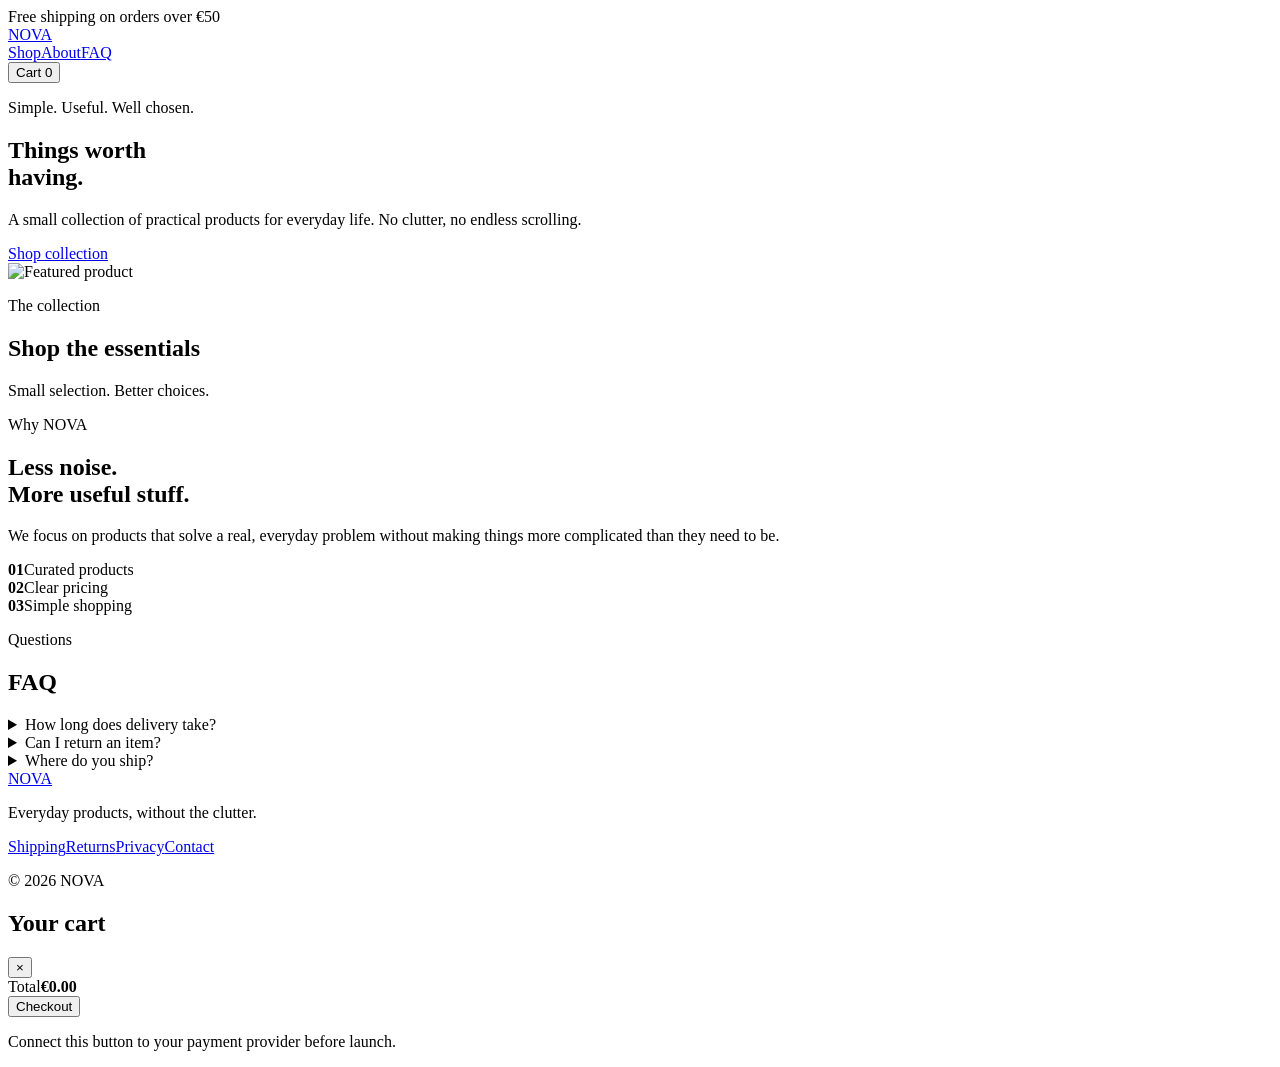
==== index.html @ e6a6889a "Build minimal professional storefront" ====
<!doctype html>
<html lang="en">
<head>
<meta charset="UTF-8"><meta name="viewport" content="width=device-width, initial-scale=1.0">
<meta name="description" content="NOVA — simple, useful products selected for everyday life.">
<title>NOVA — Everyday essentials</title>
<link rel="preconnect" href="https://fonts.googleapis.com"><link rel="preconnect" href="https://fonts.gstatic.com" crossorigin>
<link href="https://fonts.googleapis.com/css2?family=Inter:wght@400;500;600;700&display=swap" rel="stylesheet">
<link rel="stylesheet" href="style.css">
</head>
<body>
<div class="announcement">Free shipping on orders over €50</div>
<header class="site-header">
<a class="logo" href="#">NOVA</a>
<nav class="nav" aria-label="Main navigation"><a href="#shop">Shop</a><a href="#about">About</a><a href="#faq">FAQ</a></nav>
<button class="cart-button" id="cartButton">Cart <span id="cartCount">0</span></button>
</header>
<main>
<section class="hero">
<div class="hero-copy"><p class="eyebrow">Simple. Useful. Well chosen.</p><h1>Things worth<br>having.</h1><p class="hero-text">A small collection of practical products for everyday life. No clutter, no endless scrolling.</p><a class="button button-dark" href="#shop">Shop collection</a></div>
<div class="hero-image"><img src="https://images.unsplash.com/photo-1526170375885-4d8ecf77b99f?auto=format&fit=crop&w=1200&q=85" alt="Featured product"></div>
</section>
<section class="shop section" id="shop"><div class="section-heading"><div><p class="eyebrow">The collection</p><h2>Shop the essentials</h2></div><p class="muted">Small selection. Better choices.</p></div><div class="product-grid" id="productGrid"></div></section>
<section class="split-section section" id="about"><div><p class="eyebrow">Why NOVA</p><h2>Less noise.<br>More useful stuff.</h2></div><div class="about-copy"><p>We focus on products that solve a real, everyday problem without making things more complicated than they need to be.</p><div class="feature-list"><div><strong>01</strong><span>Curated products</span></div><div><strong>02</strong><span>Clear pricing</span></div><div><strong>03</strong><span>Simple shopping</span></div></div></div></section>
<section class="faq section" id="faq"><div class="section-heading"><div><p class="eyebrow">Questions</p><h2>FAQ</h2></div></div><div class="faq-list">
<details><summary>How long does delivery take?</summary><p>Delivery times depend on the product and destination. Check the delivery estimate shown at checkout.</p></details>
<details><summary>Can I return an item?</summary><p>Yes. Returns are accepted according to our return policy. Add your exact policy before launching.</p></details>
<details><summary>Where do you ship?</summary><p>We currently ship to selected countries. Available destinations are shown during checkout.</p></details>
</div></section>
</main>
<footer class="footer"><div><a class="logo" href="#">NOVA</a><p>Everyday products, without the clutter.</p></div><div class="footer-links"><a href="#">Shipping</a><a href="#">Returns</a><a href="#">Privacy</a><a href="#">Contact</a></div><p class="copyright">© 2026 NOVA</p></footer>
<aside class="cart-drawer" id="cartDrawer" aria-hidden="true"><div class="cart-head"><h2>Your cart</h2><button id="closeCart">×</button></div><div class="cart-items" id="cartItems"></div><div class="cart-bottom"><div class="cart-total"><span>Total</span><strong id="cartTotal">€0.00</strong></div><button class="button button-dark full" id="checkoutButton">Checkout</button><p class="small-note">Connect this button to your payment provider before launch.</p></div></aside><div class="overlay" id="overlay"></div>
<script src="script.js"></script>
</body></html>
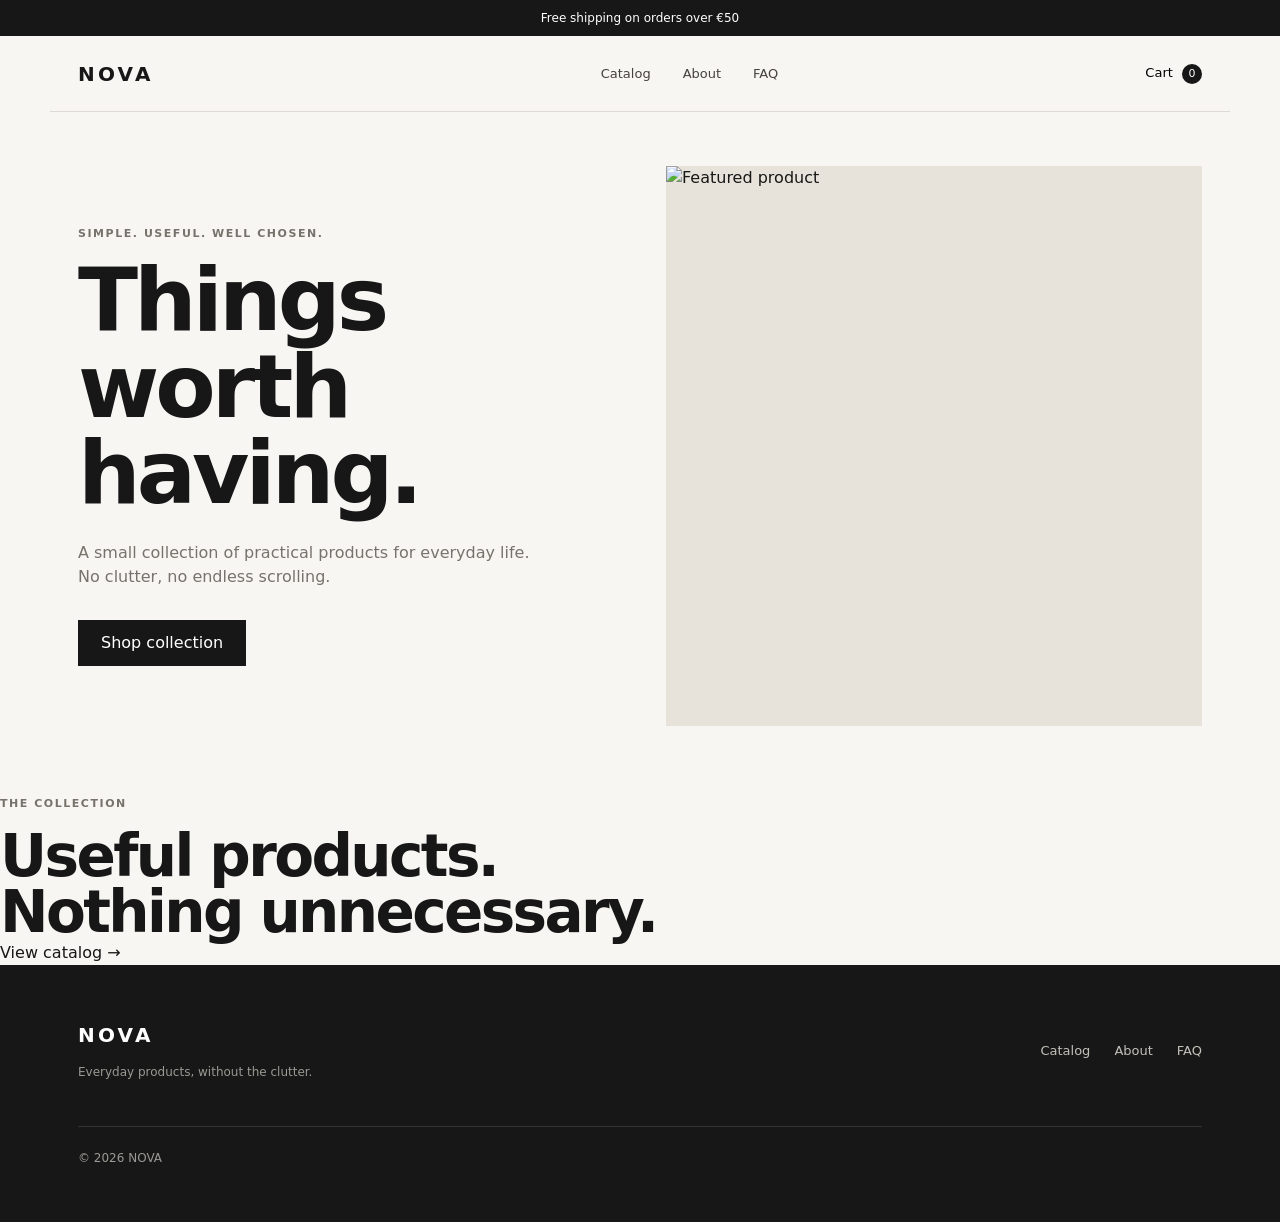
==== commit 9d6f482a: "Turn homepage into separate page navigation" ====
--- a/index.html
+++ b/index.html
@@ -1,34 +1 @@
-<!doctype html>
-<html lang="en">
-<head>
-<meta charset="UTF-8"><meta name="viewport" content="width=device-width, initial-scale=1.0">
-<meta name="description" content="NOVA — simple, useful products selected for everyday life.">
-<title>NOVA — Everyday essentials</title>
-<link rel="preconnect" href="https://fonts.googleapis.com"><link rel="preconnect" href="https://fonts.gstatic.com" crossorigin>
-<link href="https://fonts.googleapis.com/css2?family=Inter:wght@400;500;600;700&display=swap" rel="stylesheet">
-<link rel="stylesheet" href="style.css">
-</head>
-<body>
-<div class="announcement">Free shipping on orders over €50</div>
-<header class="site-header">
-<a class="logo" href="#">NOVA</a>
-<nav class="nav" aria-label="Main navigation"><a href="#shop">Shop</a><a href="#about">About</a><a href="#faq">FAQ</a></nav>
-<button class="cart-button" id="cartButton">Cart <span id="cartCount">0</span></button>
-</header>
-<main>
-<section class="hero">
-<div class="hero-copy"><p class="eyebrow">Simple. Useful. Well chosen.</p><h1>Things worth<br>having.</h1><p class="hero-text">A small collection of practical products for everyday life. No clutter, no endless scrolling.</p><a class="button button-dark" href="#shop">Shop collection</a></div>
-<div class="hero-image"><img src="https://images.unsplash.com/photo-1526170375885-4d8ecf77b99f?auto=format&fit=crop&w=1200&q=85" alt="Featured product"></div>
-</section>
-<section class="shop section" id="shop"><div class="section-heading"><div><p class="eyebrow">The collection</p><h2>Shop the essentials</h2></div><p class="muted">Small selection. Better choices.</p></div><div class="product-grid" id="productGrid"></div></section>
-<section class="split-section section" id="about"><div><p class="eyebrow">Why NOVA</p><h2>Less noise.<br>More useful stuff.</h2></div><div class="about-copy"><p>We focus on products that solve a real, everyday problem without making things more complicated than they need to be.</p><div class="feature-list"><div><strong>01</strong><span>Curated products</span></div><div><strong>02</strong><span>Clear pricing</span></div><div><strong>03</strong><span>Simple shopping</span></div></div></div></section>
-<section class="faq section" id="faq"><div class="section-heading"><div><p class="eyebrow">Questions</p><h2>FAQ</h2></div></div><div class="faq-list">
-<details><summary>How long does delivery take?</summary><p>Delivery times depend on the product and destination. Check the delivery estimate shown at checkout.</p></details>
-<details><summary>Can I return an item?</summary><p>Yes. Returns are accepted according to our return policy. Add your exact policy before launching.</p></details>
-<details><summary>Where do you ship?</summary><p>We currently ship to selected countries. Available destinations are shown during checkout.</p></details>
-</div></section>
-</main>
-<footer class="footer"><div><a class="logo" href="#">NOVA</a><p>Everyday products, without the clutter.</p></div><div class="footer-links"><a href="#">Shipping</a><a href="#">Returns</a><a href="#">Privacy</a><a href="#">Contact</a></div><p class="copyright">© 2026 NOVA</p></footer>
-<aside class="cart-drawer" id="cartDrawer" aria-hidden="true"><div class="cart-head"><h2>Your cart</h2><button id="closeCart">×</button></div><div class="cart-items" id="cartItems"></div><div class="cart-bottom"><div class="cart-total"><span>Total</span><strong id="cartTotal">€0.00</strong></div><button class="button button-dark full" id="checkoutButton">Checkout</button><p class="small-note">Connect this button to your payment provider before launch.</p></div></aside><div class="overlay" id="overlay"></div>
-<script src="script.js"></script>
-</body></html>+<!doctype html><html lang="en"><head><meta charset="UTF-8"><meta name="viewport" content="width=device-width,initial-scale=1"><title>NOVA — Everyday essentials</title><link rel="stylesheet" href="style.css"></head><body><div class="announcement">Free shipping on orders over €50</div><header class="site-header"><a class="logo" href="index.html">NOVA</a><nav class="nav"><a href="catalog.html">Catalog</a><a href="about.html">About</a><a href="faq.html">FAQ</a></nav><button class="cart-button" id="cartButton">Cart <span id="cartCount">0</span></button></header><main><section class="hero"><div class="hero-copy"><p class="eyebrow">Simple. Useful. Well chosen.</p><h1>Things worth<br>having.</h1><p class="hero-text">A small collection of practical products for everyday life. No clutter, no endless scrolling.</p><a class="button button-dark" href="catalog.html">Shop collection</a></div><div class="hero-image"><img src="https://images.unsplash.com/photo-1526170375885-4d8ecf77b99f?auto=format&fit=crop&w=1200&q=85" alt="Featured product"></div></section><section class="home-intro"><p class="eyebrow">The collection</p><h2>Useful products.<br>Nothing unnecessary.</h2><a class="text-link" href="catalog.html">View catalog →</a></section></main><footer class="footer"><div><a class="logo" href="index.html">NOVA</a><p>Everyday products, without the clutter.</p></div><div class="footer-links"><a href="catalog.html">Catalog</a><a href="about.html">About</a><a href="faq.html">FAQ</a></div><p class="copyright">© 2026 NOVA</p></footer><aside class="cart-drawer" id="cartDrawer"><div class="cart-head"><h2>Your cart</h2><button id="closeCart">×</button></div><div class="cart-items" id="cartItems"></div><div class="cart-bottom"><div class="cart-total"><span>Total</span><strong id="cartTotal">€0.00</strong></div><button class="button button-dark full" id="checkoutButton">Checkout</button></div></aside><div class="overlay" id="overlay"></div><script src="script.js"></script></body></html>
--- a/style.css
+++ b/style.css
@@ -0,0 +1,8 @@
+:root{--bg:#f7f6f2;--surface:#fff;--text:#171717;--muted:#77736c;--line:#dedbd4;--max:1180px}
+*{box-sizing:border-box}html{scroll-behavior:smooth}body{margin:0;background:var(--bg);color:var(--text);font-family:Inter,system-ui,-apple-system,BlinkMacSystemFont,"Segoe UI",sans-serif;line-height:1.5}a{color:inherit;text-decoration:none}button{font:inherit}
+.announcement{background:#171717;color:#fff;text-align:center;padding:9px 16px;font-size:12px}.site-header{height:76px;max-width:var(--max);margin:auto;padding:0 28px;display:flex;align-items:center;justify-content:space-between;border-bottom:1px solid var(--line)}.logo{font-size:20px;font-weight:700;letter-spacing:.16em}.nav{display:flex;gap:32px;margin-left:80px}.nav a,.footer-links a{font-size:13px;color:#45423e}.nav a:hover,.footer-links a:hover{color:#000}.cart-button{border:0;background:transparent;cursor:pointer;font-size:13px;padding:10px 0}#cartCount{display:inline-grid;place-items:center;min-width:20px;height:20px;padding:0 5px;margin-left:5px;border-radius:20px;background:#171717;color:#fff;font-size:11px}
+.hero{max-width:var(--max);margin:auto;min-height:650px;padding:54px 28px 70px;display:grid;grid-template-columns:1fr 1fr;gap:52px;align-items:center}.hero-copy{padding:30px 0}.eyebrow{margin:0 0 15px;text-transform:uppercase;font-size:11px;letter-spacing:.14em;font-weight:600;color:var(--muted)}h1,h2{margin:0;letter-spacing:-.045em;line-height:.98}h1{font-size:clamp(54px,7vw,88px);font-weight:600}h2{font-size:clamp(38px,5vw,58px);font-weight:600}.hero-text{max-width:470px;color:var(--muted);margin:25px 0 31px;font-size:16px}.button{display:inline-flex;align-items:center;justify-content:center;min-height:46px;padding:0 22px;border:1px solid #171717;cursor:pointer;transition:transform .18s ease,background .18s ease}.button:hover{transform:translateY(-1px)}.button-dark{background:#171717;color:#fff}.button-dark:hover{background:#303030}.hero-image{height:560px;overflow:hidden;background:#e7e3da}.hero-image img,.product-image img{width:100%;height:100%;display:block;object-fit:cover}
+.section{max-width:var(--max);margin:auto;padding:105px 28px}.shop{border-top:1px solid var(--line)}.section-heading{display:flex;align-items:end;justify-content:space-between;gap:30px;margin-bottom:42px}.muted{color:var(--muted);font-size:13px}.product-grid{display:grid;grid-template-columns:repeat(3,1fr);gap:18px}.product-card{min-width:0}.product-image{position:relative;aspect-ratio:1/1.08;overflow:hidden;background:#e8e5df}.product-image img{transition:transform .45s ease}.product-card:hover .product-image img{transform:scale(1.025)}.product-info{padding:15px 2px 25px}.product-name{font-size:14px;margin:0 0 6px}.product-price{font-size:14px;font-weight:600}.add-button{margin-top:13px;width:100%;min-height:40px;background:transparent;border:1px solid var(--line);cursor:pointer;font-size:12px}.add-button:hover{background:#171717;color:#fff;border-color:#171717}
+.split-section{border-top:1px solid var(--line);border-bottom:1px solid var(--line);display:grid;grid-template-columns:1fr 1fr;gap:80px}.about-copy{padding-top:6px;max-width:510px}.about-copy>p{color:var(--muted);font-size:16px;margin:0 0 45px}.feature-list{border-top:1px solid var(--line)}.feature-list div{display:flex;align-items:center;gap:30px;padding:17px 0;border-bottom:1px solid var(--line);font-size:13px}.feature-list strong{color:var(--muted);font-size:11px;font-weight:500}.faq{padding-bottom:130px}.faq-list{border-top:1px solid var(--line)}details{border-bottom:1px solid var(--line)}summary{cursor:pointer;list-style:none;padding:22px 0;font-size:14px;font-weight:500}summary::-webkit-details-marker{display:none}summary:after{content:"+";float:right;font-size:20px;font-weight:300}details[open] summary:after{content:"−"}details p{max-width:650px;margin:-5px 0 22px;color:var(--muted);font-size:13px}
+.footer{background:#171717;color:#fff;padding:55px max(28px,calc((100vw - 1124px)/2));display:grid;grid-template-columns:1fr auto;gap:45px}.footer p{color:#9b9994;font-size:12px;margin:13px 0 0}.footer .logo{color:#fff}.footer-links{display:flex;gap:24px;align-items:center}.footer-links a{color:#c3c0ba}.copyright{grid-column:1/-1;border-top:1px solid #333;padding-top:22px;margin:0!important}.overlay{position:fixed;inset:0;background:rgba(0,0,0,.28);opacity:0;pointer-events:none;transition:opacity .2s ease;z-index:20}.cart-drawer{position:fixed;z-index:30;top:0;right:0;width:min(420px,100%);height:100vh;background:#fff;transform:translateX(100%);transition:transform .25s ease;display:flex;flex-direction:column;padding:26px}.cart-drawer.open{transform:translateX(0)}.overlay.open{opacity:1;pointer-events:auto}.cart-head{display:flex;justify-content:space-between;align-items:center;padding-bottom:20px;border-bottom:1px solid var(--line)}.cart-head h2{font-size:26px;letter-spacing:-.03em}.cart-head button{border:0;background:transparent;cursor:pointer;font-size:28px}.cart-items{flex:1;overflow:auto;padding:10px 0}.cart-empty{color:var(--muted);font-size:13px;padding:30px 0}.cart-item{display:grid;grid-template-columns:68px 1fr auto;gap:12px;padding:15px 0;border-bottom:1px solid var(--line)}.cart-item img{width:68px;height:78px;object-fit:cover;background:#eee}.cart-item-name{font-size:13px;margin:3px 0}.cart-item-meta{color:var(--muted);font-size:11px}.remove-item{border:0;background:none;color:var(--muted);cursor:pointer;font-size:11px;padding:0;margin-top:8px}.cart-bottom{border-top:1px solid var(--line);padding-top:20px}.cart-total{display:flex;justify-content:space-between;margin-bottom:17px;font-size:14px}.full{width:100%}.small-note{font-size:10px!important;color:var(--muted);text-align:center;margin:10px 0 0}
+@media(max-width:760px){.site-header{padding:0 18px}.nav{display:none}.hero{grid-template-columns:1fr;padding:40px 18px 60px;min-height:auto;gap:35px}.hero-image{height:420px}.section{padding:75px 18px}.section-heading{align-items:start;flex-direction:column}.product-grid{grid-template-columns:repeat(2,1fr);gap:12px}.split-section{grid-template-columns:1fr;gap:35px}.footer{padding:45px 18px;grid-template-columns:1fr;gap:30px}.footer-links{flex-wrap:wrap}}@media(max-width:480px){h1{font-size:54px}.product-grid{grid-template-columns:1fr}.hero-image{height:360px}}
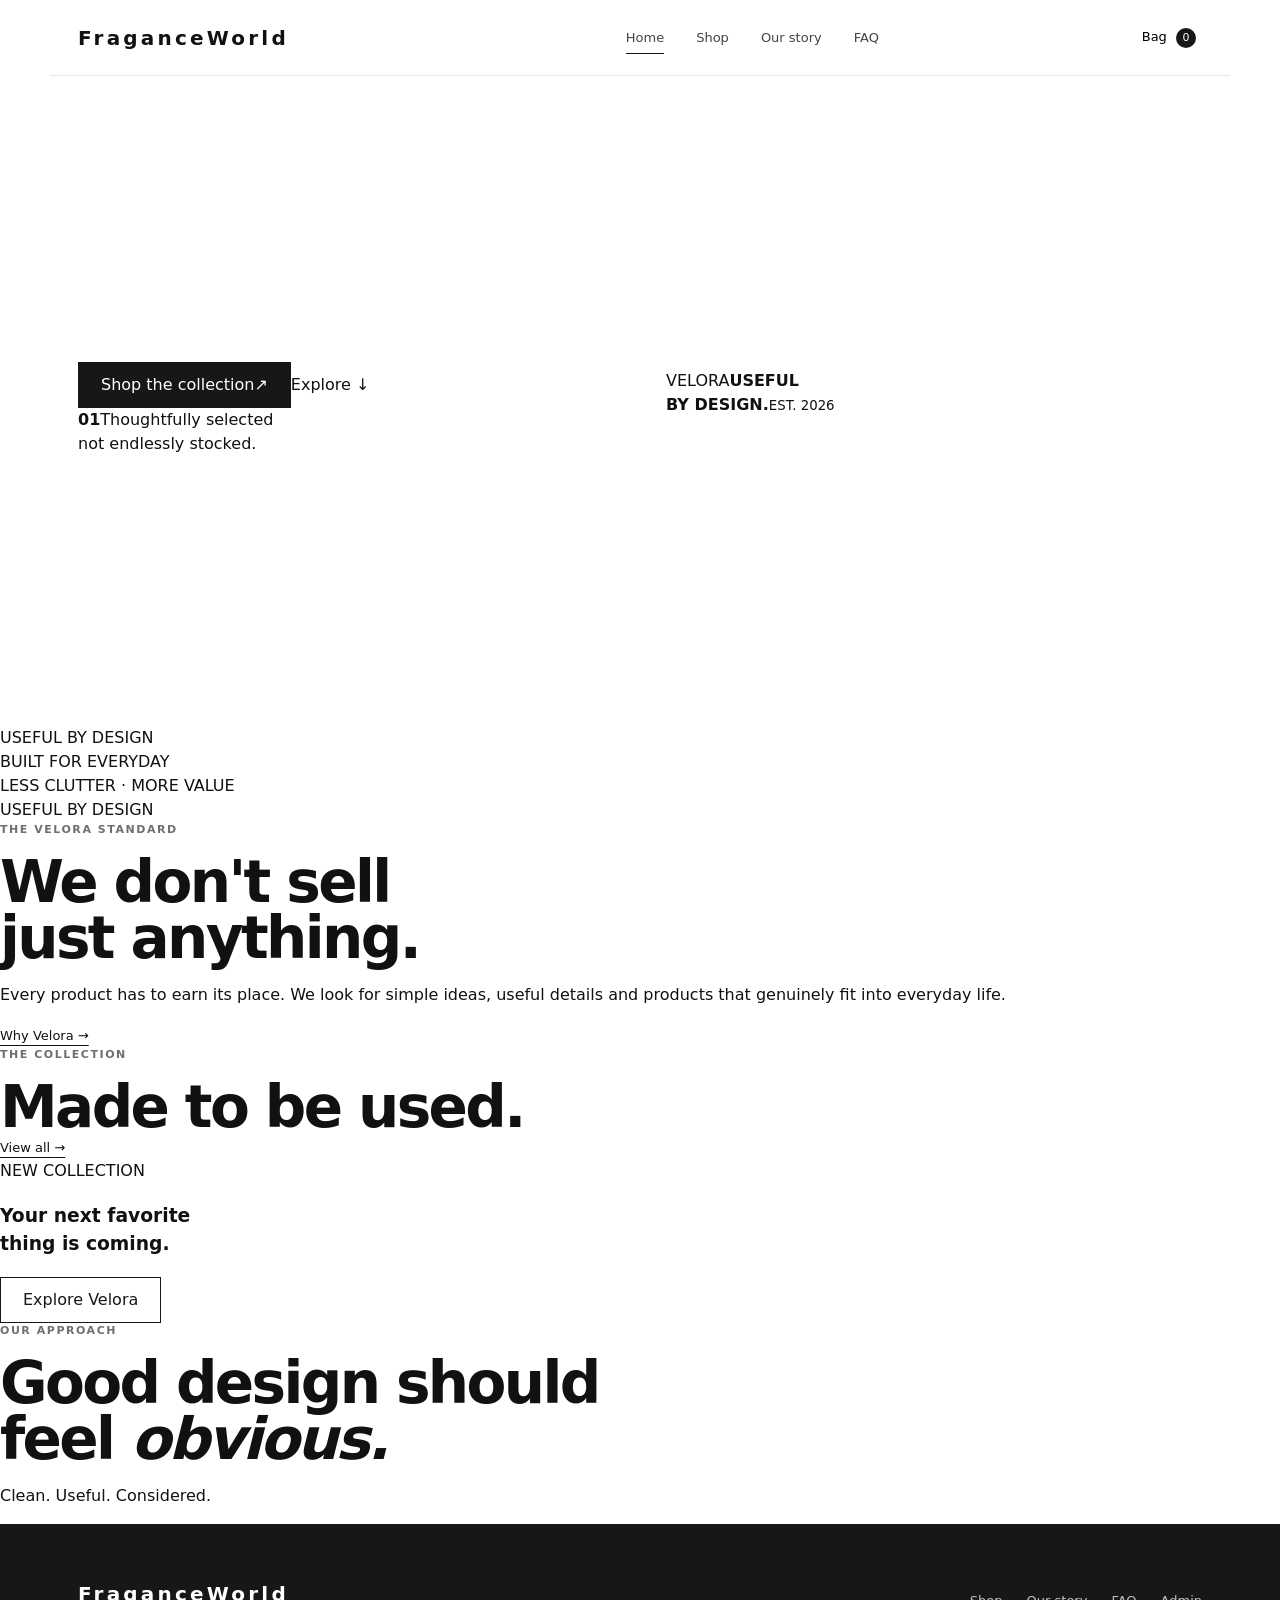
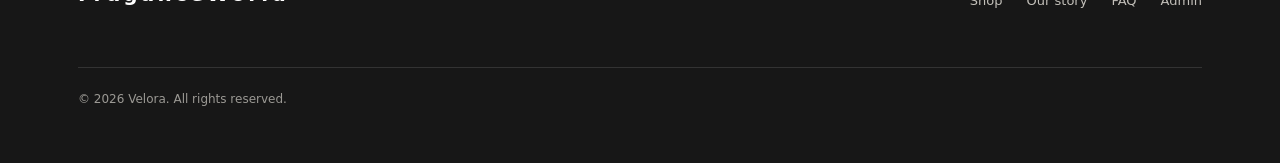
==== commit e7e7cc50: "Rebuild Velora storefront experience" ====
--- a/index.html
+++ b/index.html
@@ -1 +1,57 @@
-<!doctype html><html lang="en"><head><meta charset="UTF-8"><meta name="viewport" content="width=device-width,initial-scale=1"><title>NOVA — Everyday essentials</title><link rel="stylesheet" href="style.css"></head><body><div class="announcement">Free shipping on orders over €50</div><header class="site-header"><a class="logo" href="index.html">NOVA</a><nav class="nav"><a href="catalog.html">Catalog</a><a href="about.html">About</a><a href="faq.html">FAQ</a></nav><button class="cart-button" id="cartButton">Cart <span id="cartCount">0</span></button></header><main><section class="hero"><div class="hero-copy"><p class="eyebrow">Simple. Useful. Well chosen.</p><h1>Things worth<br>having.</h1><p class="hero-text">A small collection of practical products for everyday life. No clutter, no endless scrolling.</p><a class="button button-dark" href="catalog.html">Shop collection</a></div><div class="hero-image"><img src="https://images.unsplash.com/photo-1526170375885-4d8ecf77b99f?auto=format&fit=crop&w=1200&q=85" alt="Featured product"></div></section><section class="home-intro"><p class="eyebrow">The collection</p><h2>Useful products.<br>Nothing unnecessary.</h2><a class="text-link" href="catalog.html">View catalog →</a></section></main><footer class="footer"><div><a class="logo" href="index.html">NOVA</a><p>Everyday products, without the clutter.</p></div><div class="footer-links"><a href="catalog.html">Catalog</a><a href="about.html">About</a><a href="faq.html">FAQ</a></div><p class="copyright">© 2026 NOVA</p></footer><aside class="cart-drawer" id="cartDrawer"><div class="cart-head"><h2>Your cart</h2><button id="closeCart">×</button></div><div class="cart-items" id="cartItems"></div><div class="cart-bottom"><div class="cart-total"><span>Total</span><strong id="cartTotal">€0.00</strong></div><button class="button button-dark full" id="checkoutButton">Checkout</button></div></aside><div class="overlay" id="overlay"></div><script src="script.js"></script></body></html>+<!doctype html>
+<html lang="en">
+<head>
+<meta charset="UTF-8">
+<meta name="viewport" content="width=device-width,initial-scale=1">
+<title>Velora — Better everyday</title>
+<meta name="description" content="Velora — thoughtfully selected products for everyday life.">
+<link rel="stylesheet" href="style.css">
+</head>
+<body>
+<div class="announcement"><span>Free shipping on orders over €50</span><span>•</span><span>Easy returns</span><span>•</span><span>Secure checkout</span></div>
+<header class="site-header">
+  <a class="logo" href="index.html">VELORA</a>
+  <nav class="nav"><a class="active" href="index.html">Home</a><a href="catalog.html">Shop</a><a href="about.html">Our story</a><a href="faq.html">FAQ</a></nav>
+  <button class="cart-button" id="cartButton">Bag <span id="cartCount">0</span></button>
+</header>
+<main>
+  <section class="hero">
+    <div class="hero-copy">
+      <p class="eyebrow">EVERYDAY, ELEVATED</p>
+      <h1>Things you'll<br><em>actually use.</em></h1>
+      <p class="hero-text">A focused collection of smart, useful products designed to make everyday moments feel a little better.</p>
+      <div class="hero-actions"><a class="button button-dark" href="catalog.html">Shop the collection <span>↗</span></a><a class="quiet-link" href="#featured">Explore ↓</a></div>
+      <div class="hero-proof"><strong>01</strong><span>Thoughtfully selected<br>not endlessly stocked.</span></div>
+    </div>
+    <div class="hero-art" aria-label="Velora brand visual">
+      <div class="art-card art-card-back"></div>
+      <div class="art-card art-card-main"><span>VELORA</span><b>USEFUL<br>BY DESIGN.</b><small>EST. 2026</small></div>
+      <div class="art-orbit"></div>
+    </div>
+  </section>
+
+  <section class="ticker"><div>USEFUL BY DESIGN</div><div>BUILT FOR EVERYDAY</div><div>LESS CLUTTER · MORE VALUE</div><div>USEFUL BY DESIGN</div></section>
+
+  <section class="intro-section" id="featured">
+    <div><p class="eyebrow">THE VELORA STANDARD</p><h2>We don't sell<br>just anything.</h2></div>
+    <div class="intro-copy"><p>Every product has to earn its place. We look for simple ideas, useful details and products that genuinely fit into everyday life.</p><a class="text-link" href="about.html">Why Velora <span>→</span></a></div>
+  </section>
+
+  <section class="featured-section">
+    <div class="section-heading"><div><p class="eyebrow">THE COLLECTION</p><h2>Made to be used.</h2></div><a class="text-link" href="catalog.html">View all <span>→</span></a></div>
+    <div class="product-grid" id="productGrid"></div>
+    <div class="empty-home" id="emptyHome"><span>NEW COLLECTION</span><h3>Your next favorite<br>thing is coming.</h3><a class="button button-light" href="catalog.html">Explore Velora</a></div>
+  </section>
+
+  <section class="statement"><p class="eyebrow">OUR APPROACH</p><h2>Good design should<br>feel <em>obvious.</em></h2><p>Clean. Useful. Considered.</p></section>
+</main>
+<footer class="footer">
+  <div class="footer-brand"><a class="logo" href="index.html">VELORA</a><p>Better everyday, by design.</p></div>
+  <div class="footer-links"><a href="catalog.html">Shop</a><a href="about.html">Our story</a><a href="faq.html">FAQ</a><a href="admin.html">Admin</a></div>
+  <p class="copyright">© 2026 Velora. All rights reserved.</p>
+</footer>
+<aside class="cart-drawer" id="cartDrawer"><div class="cart-head"><h2>Your bag</h2><button id="closeCart">×</button></div><div class="cart-items" id="cartItems"></div><div class="cart-bottom"><div class="cart-total"><span>Total</span><strong id="cartTotal">€0.00</strong></div><button class="button button-dark full" id="checkoutButton">Checkout</button></div></aside>
+<div class="overlay" id="overlay"></div>
+<script src="script.js"></script>
+</body>
+</html>
--- a/style.css
+++ b/style.css
@@ -1,8 +1,57 @@
-:root{--bg:#f7f6f2;--surface:#fff;--text:#171717;--muted:#77736c;--line:#dedbd4;--max:1180px}
-*{box-sizing:border-box}html{scroll-behavior:smooth}body{margin:0;background:var(--bg);color:var(--text);font-family:Inter,system-ui,-apple-system,BlinkMacSystemFont,"Segoe UI",sans-serif;line-height:1.5}a{color:inherit;text-decoration:none}button{font:inherit}
-.announcement{background:#171717;color:#fff;text-align:center;padding:9px 16px;font-size:12px}.site-header{height:76px;max-width:var(--max);margin:auto;padding:0 28px;display:flex;align-items:center;justify-content:space-between;border-bottom:1px solid var(--line)}.logo{font-size:20px;font-weight:700;letter-spacing:.16em}.nav{display:flex;gap:32px;margin-left:80px}.nav a,.footer-links a{font-size:13px;color:#45423e}.nav a:hover,.footer-links a:hover{color:#000}.cart-button{border:0;background:transparent;cursor:pointer;font-size:13px;padding:10px 0}#cartCount{display:inline-grid;place-items:center;min-width:20px;height:20px;padding:0 5px;margin-left:5px;border-radius:20px;background:#171717;color:#fff;font-size:11px}
-.hero{max-width:var(--max);margin:auto;min-height:650px;padding:54px 28px 70px;display:grid;grid-template-columns:1fr 1fr;gap:52px;align-items:center}.hero-copy{padding:30px 0}.eyebrow{margin:0 0 15px;text-transform:uppercase;font-size:11px;letter-spacing:.14em;font-weight:600;color:var(--muted)}h1,h2{margin:0;letter-spacing:-.045em;line-height:.98}h1{font-size:clamp(54px,7vw,88px);font-weight:600}h2{font-size:clamp(38px,5vw,58px);font-weight:600}.hero-text{max-width:470px;color:var(--muted);margin:25px 0 31px;font-size:16px}.button{display:inline-flex;align-items:center;justify-content:center;min-height:46px;padding:0 22px;border:1px solid #171717;cursor:pointer;transition:transform .18s ease,background .18s ease}.button:hover{transform:translateY(-1px)}.button-dark{background:#171717;color:#fff}.button-dark:hover{background:#303030}.hero-image{height:560px;overflow:hidden;background:#e7e3da}.hero-image img,.product-image img{width:100%;height:100%;display:block;object-fit:cover}
-.section{max-width:var(--max);margin:auto;padding:105px 28px}.shop{border-top:1px solid var(--line)}.section-heading{display:flex;align-items:end;justify-content:space-between;gap:30px;margin-bottom:42px}.muted{color:var(--muted);font-size:13px}.product-grid{display:grid;grid-template-columns:repeat(3,1fr);gap:18px}.product-card{min-width:0}.product-image{position:relative;aspect-ratio:1/1.08;overflow:hidden;background:#e8e5df}.product-image img{transition:transform .45s ease}.product-card:hover .product-image img{transform:scale(1.025)}.product-info{padding:15px 2px 25px}.product-name{font-size:14px;margin:0 0 6px}.product-price{font-size:14px;font-weight:600}.add-button{margin-top:13px;width:100%;min-height:40px;background:transparent;border:1px solid var(--line);cursor:pointer;font-size:12px}.add-button:hover{background:#171717;color:#fff;border-color:#171717}
-.split-section{border-top:1px solid var(--line);border-bottom:1px solid var(--line);display:grid;grid-template-columns:1fr 1fr;gap:80px}.about-copy{padding-top:6px;max-width:510px}.about-copy>p{color:var(--muted);font-size:16px;margin:0 0 45px}.feature-list{border-top:1px solid var(--line)}.feature-list div{display:flex;align-items:center;gap:30px;padding:17px 0;border-bottom:1px solid var(--line);font-size:13px}.feature-list strong{color:var(--muted);font-size:11px;font-weight:500}.faq{padding-bottom:130px}.faq-list{border-top:1px solid var(--line)}details{border-bottom:1px solid var(--line)}summary{cursor:pointer;list-style:none;padding:22px 0;font-size:14px;font-weight:500}summary::-webkit-details-marker{display:none}summary:after{content:"+";float:right;font-size:20px;font-weight:300}details[open] summary:after{content:"−"}details p{max-width:650px;margin:-5px 0 22px;color:var(--muted);font-size:13px}
-.footer{background:#171717;color:#fff;padding:55px max(28px,calc((100vw - 1124px)/2));display:grid;grid-template-columns:1fr auto;gap:45px}.footer p{color:#9b9994;font-size:12px;margin:13px 0 0}.footer .logo{color:#fff}.footer-links{display:flex;gap:24px;align-items:center}.footer-links a{color:#c3c0ba}.copyright{grid-column:1/-1;border-top:1px solid #333;padding-top:22px;margin:0!important}.overlay{position:fixed;inset:0;background:rgba(0,0,0,.28);opacity:0;pointer-events:none;transition:opacity .2s ease;z-index:20}.cart-drawer{position:fixed;z-index:30;top:0;right:0;width:min(420px,100%);height:100vh;background:#fff;transform:translateX(100%);transition:transform .25s ease;display:flex;flex-direction:column;padding:26px}.cart-drawer.open{transform:translateX(0)}.overlay.open{opacity:1;pointer-events:auto}.cart-head{display:flex;justify-content:space-between;align-items:center;padding-bottom:20px;border-bottom:1px solid var(--line)}.cart-head h2{font-size:26px;letter-spacing:-.03em}.cart-head button{border:0;background:transparent;cursor:pointer;font-size:28px}.cart-items{flex:1;overflow:auto;padding:10px 0}.cart-empty{color:var(--muted);font-size:13px;padding:30px 0}.cart-item{display:grid;grid-template-columns:68px 1fr auto;gap:12px;padding:15px 0;border-bottom:1px solid var(--line)}.cart-item img{width:68px;height:78px;object-fit:cover;background:#eee}.cart-item-name{font-size:13px;margin:3px 0}.cart-item-meta{color:var(--muted);font-size:11px}.remove-item{border:0;background:none;color:var(--muted);cursor:pointer;font-size:11px;padding:0;margin-top:8px}.cart-bottom{border-top:1px solid var(--line);padding-top:20px}.cart-total{display:flex;justify-content:space-between;margin-bottom:17px;font-size:14px}.full{width:100%}.small-note{font-size:10px!important;color:var(--muted);text-align:center;margin:10px 0 0}
-@media(max-width:760px){.site-header{padding:0 18px}.nav{display:none}.hero{grid-template-columns:1fr;padding:40px 18px 60px;min-height:auto;gap:35px}.hero-image{height:420px}.section{padding:75px 18px}.section-heading{align-items:start;flex-direction:column}.product-grid{grid-template-columns:repeat(2,1fr);gap:12px}.split-section{grid-template-columns:1fr;gap:35px}.footer{padding:45px 18px;grid-template-columns:1fr;gap:30px}.footer-links{flex-wrap:wrap}}@media(max-width:480px){h1{font-size:54px}.product-grid{grid-template-columns:1fr}.hero-image{height:360px}}+:root{--bg:#ffffff;--text:#111111;--muted:#6f6f6f;--line:#e7e7e7;--max:1180px}*{box-sizing:border-box}html{scroll-behavior:smooth}body{margin:0;background:var(--bg);color:var(--text);font-family:Inter,system-ui,-apple-system,BlinkMacSystemFont,"Segoe UI",sans-serif;line-height:1.5}a{color:inherit;text-decoration:none}button,input{font:inherit}.announcement{background:#171717;color:#fff;text-align:center;padding:9px 16px;font-size:12px}.site-header{height:76px;max-width:var(--max);margin:auto;padding:0 28px;display:flex;align-items:center;justify-content:space-between;border-bottom:1px solid var(--line);animation:headerIn .55s cubic-bezier(.2,.8,.2,1) both}.logo{font-size:20px;font-weight:700;letter-spacing:.16em}.nav{display:flex;gap:32px;margin-left:80px}.nav a{font-size:13px;color:#45423e;position:relative}.nav a:after{content:"";position:absolute;left:0;right:100%;bottom:-7px;height:1px;background:#171717;transition:right .28s ease}.nav a:hover:after,.nav a.active:after{right:0}.cart-button{border:0;background:transparent;cursor:pointer;font-size:13px;transition:transform .2s ease}.cart-button:hover{transform:translateY(-2px)}.cart-button span{display:inline-grid;place-items:center;min-width:20px;height:20px;margin-left:5px;border-radius:20px;background:#171717;color:#fff;font-size:11px;transition:transform .2s ease}.cart-button:hover span{transform:scale(1.08)}.eyebrow{margin:0 0 15px;text-transform:uppercase;font-size:11px;letter-spacing:.14em;font-weight:600;color:var(--muted)}h1,h2{margin:0;letter-spacing:-.045em;line-height:.98}h1{font-size:clamp(54px,7vw,88px);font-weight:600}h2{font-size:clamp(38px,5vw,58px);font-weight:600}.hero{max-width:var(--max);margin:auto;min-height:650px;padding:54px 28px 70px;display:grid;grid-template-columns:1fr 1fr;gap:52px;align-items:center}.hero-copy>*{animation:heroIn .7s cubic-bezier(.2,.8,.2,1) both}.hero-copy .eyebrow{animation-delay:.08s}.hero-copy h1{animation-delay:.15s}.hero-copy .hero-text{animation-delay:.22s}.hero-copy .button{animation-delay:.29s}.hero-text{max-width:470px;color:var(--muted);margin:25px 0 31px}.button{display:inline-flex;align-items:center;justify-content:center;min-height:46px;padding:0 22px;border:1px solid #171717;cursor:pointer;position:relative;overflow:hidden;transition:transform .22s ease,box-shadow .22s ease,background .22s ease}.button:before{content:"";position:absolute;inset:0;background:#fff;transform:translateX(-102%);transition:transform .3s cubic-bezier(.2,.8,.2,1)}.button span,.button{isolation:isolate}.button-dark{background:#171717;color:#fff;transition:transform .22s ease,box-shadow .22s ease}.button-dark:hover{transform:translateY(-2px);box-shadow:0 9px 22px rgba(0,0,0,.12)}.button-dark:hover{color:#171717;transform:translateY(-2px);box-shadow:0 9px 22px rgba(0,0,0,.12)}.button-dark:hover:before{transform:translateX(0);z-index:-1}.hero-image{height:560px;overflow:hidden;background:#f5f5f5;animation:imageIn .8s .12s cubic-bezier(.2,.8,.2,1) both}.hero-image img,.product-image img{width:100%;height:100%;display:block;object-fit:cover}.hero-image img{transition:transform .8s cubic-bezier(.2,.8,.2,1)}.hero-image:hover img{transform:scale(1.035)}.hero-image img{transition:transform 1s cubic-bezier(.2,.8,.2,1)}.hero-image:hover img{transform:scale(1.035)}.home-intro,.page-header{max-width:var(--max);margin:auto;padding:120px 28px;border-top:1px solid var(--line)}.home-intro h2{margin-bottom:28px}.text-link{font-size:13px;text-decoration:underline;text-underline-offset:5px;display:inline-block;transition:transform .22s ease}.text-link:hover{transform:translateX(5px)}.page-header p:last-child{color:var(--muted);max-width:500px;margin-top:22px}.section{max-width:var(--max);margin:auto;padding:90px 28px}.product-grid{display:grid;grid-template-columns:repeat(3,1fr);gap:18px}.product-card{animation:cardIn .6s cubic-bezier(.2,.8,.2,1) both}.product-card:nth-child(2){animation-delay:.05s}.product-card:nth-child(3){animation-delay:.1s}.product-card:nth-child(4){animation-delay:.15s}.product-card:nth-child(5){animation-delay:.2s}.product-card:nth-child(6){animation-delay:.25s}.product-image{aspect-ratio:1/1.08;overflow:hidden;background:#f5f5f5}.product-image img{transition:transform .55s cubic-bezier(.2,.8,.2,1)}.product-card:hover img{transform:scale(1.045)}.product-info{padding:15px 2px 25px}.product-name{font-size:14px;margin:0 0 6px}.product-price{font-size:14px;font-weight:600}.add-button{margin-top:13px;width:100%;min-height:40px;background:transparent;border:1px solid var(--line);cursor:pointer;font-size:12px;transition:background .22s ease,color .22s ease,transform .22s ease}.add-button:hover{background:#171717;color:#fff;transform:translateY(-2px)}.content-section{max-width:var(--max);margin:auto;padding:100px 28px;display:grid;grid-template-columns:1fr 1fr;gap:80px;border-top:1px solid var(--line)}.content-copy{max-width:520px}.content-copy>p{color:var(--muted);margin:0 0 28px}.feature-list{border-top:1px solid var(--line);margin-top:45px}.feature-list div{display:flex;gap:30px;padding:17px 0;border-bottom:1px solid var(--line);font-size:13px;transition:padding-left .25s ease}.feature-list div:hover{padding-left:8px}.feature-list strong{color:var(--muted);font-size:11px;font-weight:500}.faq-list{border-top:1px solid var(--line)}details{border-bottom:1px solid var(--line)}summary{cursor:pointer;list-style:none;padding:24px 0;font-size:14px;font-weight:500;transition:padding-left .2s ease}summary:hover{padding-left:6px}summary::-webkit-details-marker{display:none}summary:after{content:"+";float:right;font-size:20px;font-weight:300;transition:transform .25s ease}details[open] summary:after{content:"−";transform:rotate(180deg)}details p{max-width:650px;margin:-4px 0 24px;color:var(--muted);font-size:13px;animation:faqIn .25s ease both}.footer{background:#171717;color:#fff;padding:55px max(28px,calc((100vw - 1124px)/2));display:grid;grid-template-columns:1fr auto;gap:45px}.footer p{color:#9b9994;font-size:12px;margin:13px 0 0}.footer .logo{color:#fff}.footer-links{display:flex;gap:24px;align-items:center}.footer-links a{color:#c3c0ba;font-size:13px;transition:color .2s ease}.footer-links a:hover{color:#fff}.copyright{grid-column:1/-1;border-top:1px solid #333;padding-top:22px;margin:0!important}.overlay{position:fixed;inset:0;background:rgba(0,0,0,.28);opacity:0;pointer-events:none;transition:.25s;z-index:20}.overlay.open{opacity:1;pointer-events:auto}.cart-drawer{position:fixed;z-index:30;top:0;right:0;width:min(420px,100%);height:100vh;background:#fff;transform:translateX(100%);transition:.35s cubic-bezier(.2,.8,.2,1);display:flex;flex-direction:column;padding:26px}.cart-drawer.open{transform:translateX(0)}.cart-head{display:flex;justify-content:space-between;padding-bottom:20px;border-bottom:1px solid var(--line)}.cart-head h2{font-size:28px}.cart-head button{border:0;background:none;font-size:28px;cursor:pointer;transition:transform .2s}.cart-head button:hover{transform:rotate(90deg)}.cart-items{flex:1;overflow:auto}.cart-empty{color:var(--muted);font-size:13px}.cart-item{display:grid;grid-template-columns:68px 1fr auto;gap:12px;padding:15px 0;border-bottom:1px solid var(--line);animation:cardIn .3s ease both}.cart-item img{width:68px;height:78px;object-fit:cover}.cart-item-name{font-size:13px;margin:3px 0}.cart-item-meta{color:var(--muted);font-size:11px}.remove-item{border:0;background:none;color:var(--muted);font-size:11px;cursor:pointer;padding:0}.remove-item:hover{text-decoration:underline;color:#171717}.cart-bottom{border-top:1px solid var(--line);padding-top:20px}.cart-total{display:flex;justify-content:space-between;margin-bottom:17px}.full{width:100%}.admin-page{min-height:100vh}.admin-shell{max-width:980px;margin:auto;padding:55px 28px}.admin-login{max-width:420px;margin:80px auto}.admin-panel{display:none}.admin-panel.visible{display:block}.admin-top{display:flex;justify-content:space-between;align-items:end;gap:20px;margin-bottom:35px}.admin-actions{display:flex;gap:10px}.admin-form{background:#fff;border:1px solid var(--line);padding:24px;display:grid;gap:14px;margin-bottom:25px}.admin-form label{font-size:12px;color:var(--muted)}.admin-form input{width:100%;border:1px solid var(--line);background:#fafafa;padding:12px;outline:none}.admin-form input:focus{border-color:#171717}.admin-grid{display:grid;gap:10px}.admin-product{background:#fff;border:1px solid var(--line);padding:14px;display:grid;grid-template-columns:72px 1fr auto;gap:15px;align-items:center;animation:cardIn .35s ease both}.admin-product img{width:72px;height:72px;object-fit:cover}.admin-product h3{font-size:14px;margin:0 0 4px}.admin-product p{font-size:12px;color:var(--muted);margin:0}.admin-product-actions{display:flex;gap:7px}.small-button{border:1px solid var(--line);background:transparent;padding:8px 11px;font-size:11px;cursor:pointer}.small-button:hover{background:#171717;color:#fff}.small-button.danger:hover{background:#b42318;border-color:#b42318}.admin-note{font-size:11px;color:var(--muted);margin-top:18px}.admin-back{display:inline-block;margin-top:25px;font-size:12px;text-decoration:underline}@keyframes headerIn{from{opacity:0;transform:translateY(-8px)}to{opacity:1;transform:none}}@keyframes heroIn{from{opacity:0;transform:translateY(18px)}to{opacity:1;transform:none}}@keyframes imageIn{from{opacity:0;transform:translateX(20px)}to{opacity:1;transform:none}}@keyframes cardIn{from{opacity:0;transform:translateY(10px)}to{opacity:1;transform:none}}@keyframes faqIn{from{opacity:0;transform:translateY(-4px)}to{opacity:1;transform:none}}@media(prefers-reduced-motion:reduce){*,*:before,*:after{animation-duration:.01ms!important;transition-duration:.01ms!important;scroll-behavior:auto!important}}@keyframes cardIn{from{opacity:0;transform:translateY(10px)}to{opacity:1;transform:none}}@keyframes headerIn{from{opacity:0;transform:translateY(-8px)}to{opacity:1;transform:none}}.site-header{animation:headerIn .55s ease both}@media(prefers-reduced-motion:reduce){*,*:before{animation-duration:.01ms!important;transition-duration:.01ms!important}}@media(max-width:760px){.site-header{padding:0 18px}.nav{display:none}.hero{grid-template-columns:1fr;padding:40px 18px 60px;min-height:auto}.hero-image{height:420px}.page-header,.home-intro,.section,.content-section{padding:75px 18px}.product-grid{grid-template-columns:repeat(2,1fr);gap:12px}.content-section{grid-template-columns:1fr;gap:35px}.footer{padding:45px 18px;grid-template-columns:1fr;gap:30px}.footer-links{flex-wrap:wrap}.admin-shell{padding:35px 18px}.admin-product{grid-template-columns:58px 1fr}.admin-product img{width:58px;height:58px}.admin-product-actions{grid-column:1/-1}.admin-top{align-items:flex-start;flex-direction:column}}@media(max-width:480px){h1{font-size:54px}.product-grid{grid-template-columns:1fr}.hero-image{height:360px}}
+/* polished admin UI */
+.admin-login-card{background:#fff;border:1px solid var(--line);padding:42px;box-shadow:0 18px 55px rgba(23,23,23,.05)}
+.admin-login h1{font-size:clamp(48px,6vw,72px)}
+.admin-subtitle{color:var(--muted);font-size:13px;max-width:470px;margin:13px 0 0}
+.admin-error{display:none;color:#b42318;font-size:11px;margin:0}.admin-error.visible{display:block}
+.product-editor{border-radius:2px;box-shadow:0 12px 35px rgba(23,23,23,.04)}
+.editor-heading{display:flex;align-items:flex-start;justify-content:space-between;border-bottom:1px solid var(--line);padding-bottom:20px;margin-bottom:4px}
+.editor-heading h2{font-size:30px}
+.icon-button{border:0;background:transparent;font-size:28px;line-height:1;cursor:pointer;color:var(--muted);transition:transform .2s ease,color .2s ease}
+.icon-button:hover{transform:rotate(90deg);color:#171717}
+.upload-box{position:relative;border:1px dashed #c8c4bc;background:#faf9f6;min-height:175px;display:flex;flex-direction:column;align-items:center;justify-content:center;gap:7px;cursor:pointer;transition:border-color .2s ease,background .2s ease,transform .2s ease}
+.upload-box:hover,.upload-box.dragging{border-color:#171717;background:#f7f7f7;transform:translateY(-1px)}
+.upload-box input{position:absolute!important;width:1px!important;height:1px!important;opacity:0!important;pointer-events:none}
+.upload-icon{width:38px;height:38px;border:1px solid var(--line);border-radius:50%;display:grid;place-items:center;font-size:19px;margin-bottom:2px}
+.upload-box strong{font-size:13px}.upload-box span{font-size:11px;color:var(--muted)}
+.upload-button{margin-top:7px;border:1px solid #171717;background:#171717;color:#fff;padding:8px 13px;font-size:11px;cursor:pointer;transition:transform .2s ease,background .2s ease}
+.upload-button:hover{background:#fff;color:#171717;transform:translateY(-1px)}
+.image-preview{display:none;grid-template-columns:72px 1fr auto;align-items:center;gap:13px;padding:10px;border:1px solid var(--line);background:#faf9f6}
+.image-preview.visible{display:grid}.image-preview img{width:72px;height:72px;object-fit:cover}
+.image-preview strong,.image-preview span{display:block}.image-preview strong{font-size:12px}.image-preview span{font-size:10px;color:var(--muted);margin-top:3px}
+.editor-actions{display:flex;gap:9px;padding-top:5px}
+.admin-section-heading{display:flex;align-items:end;justify-content:space-between;margin:55px 0 18px;border-bottom:1px solid var(--line);padding-bottom:17px}
+.admin-section-heading h2{font-size:30px}
+.product-count{font-size:11px;color:var(--muted)}
+.admin-product{transition:transform .2s ease,box-shadow .2s ease,border-color .2s ease}
+.admin-product:hover{transform:translateY(-2px);box-shadow:0 10px 28px rgba(23,23,23,.06);border-color:#c9c5bd}
+.admin-product-image{width:72px;height:72px;overflow:hidden;background:#f5f5f5}
+.admin-product-image img{width:100%;height:100%;object-fit:cover;transition:transform .35s ease}.admin-product:hover .admin-product-image img{transform:scale(1.04)}
+.empty-products{background:#fff;border:1px dashed var(--line);padding:45px;text-align:center;display:flex;flex-direction:column;gap:5px}.empty-products strong{font-size:14px}.empty-products span{font-size:11px;color:var(--muted)}
+.button-danger{background:#171717;color:#fff;border-color:#171717}.button-danger:hover{background:#b42318;color:#fff;border-color:#b42318}
+.admin-modal{position:fixed;inset:0;display:flex;align-items:center;justify-content:center;z-index:100;opacity:0;visibility:hidden;pointer-events:none;transition:opacity .22s ease,visibility .22s ease}
+.admin-modal.open{opacity:1;visibility:visible;pointer-events:auto}
+.modal-backdrop{position:absolute;inset:0;background:rgba(12,12,12,.48);backdrop-filter:blur(5px)}
+.confirm-dialog{position:relative;width:min(430px,calc(100% - 36px));background:#fff;padding:32px;box-shadow:0 24px 80px rgba(0,0,0,.2);transform:translateY(10px) scale(.98);transition:transform .25s cubic-bezier(.2,.8,.2,1)}
+.admin-modal.open .confirm-dialog{transform:none}
+.confirm-icon{width:38px;height:38px;border-radius:50%;background:#f4e8e6;color:#b42318;display:grid;place-items:center;font-weight:700;margin-bottom:22px}
+.confirm-dialog h2{font-size:32px;margin-bottom:10px}.confirm-dialog>p:not(.eyebrow){font-size:13px;color:var(--muted);margin:0;max-width:340px}
+.confirm-actions{display:flex;justify-content:flex-end;gap:9px;margin-top:28px}
+.modal-open{overflow:hidden}
+.admin-toast{position:fixed;right:24px;bottom:24px;z-index:120;background:#171717;color:#fff;padding:12px 16px;font-size:12px;box-shadow:0 12px 35px rgba(0,0,0,.16);opacity:0;transform:translateY(10px);pointer-events:none;transition:.25s ease}
+.admin-toast.show{opacity:1;transform:none}
+@media(max-width:560px){
+  .admin-login-card{padding:28px 22px}.image-preview{grid-template-columns:58px 1fr}.image-preview img{width:58px;height:58px}.image-preview .small-button{grid-column:1/-1}.confirm-dialog{padding:26px}.confirm-actions{flex-direction:column-reverse}.confirm-actions button{width:100%}.admin-toast{left:18px;right:18px;bottom:18px;text-align:center}
+}
+
+/* product detail */
+.product-card{cursor:pointer}.product-detail{max-width:1180px;margin:auto;padding:70px 28px 110px;display:grid;grid-template-columns:1.05fr .95fr;gap:75px;align-items:center}.product-detail-image{background:#e8e5df;aspect-ratio:1/1.05;overflow:hidden}.product-detail-image img{width:100%;height:100%;object-fit:cover;transition:transform .8s cubic-bezier(.2,.8,.2,1)}.product-detail-image:hover img{transform:scale(1.025)}.product-detail-copy{max-width:510px}.back-link{display:inline-block;font-size:12px;color:var(--muted);margin-bottom:70px;transition:transform .2s ease}.back-link:hover{transform:translateX(-4px);color:#171717}.product-detail-copy h1{font-size:clamp(48px,6vw,76px);margin-bottom:20px}.detail-price{font-size:18px;font-weight:600;margin-bottom:25px}.detail-description{color:var(--muted);font-size:15px;line-height:1.8;max-width:470px;margin-bottom:30px}.detail-actions{display:flex;gap:10px}.detail-actions .button{min-width:150px}.button-light{background:#fff;color:#171717}.button-light:hover{background:#171717;color:#fff;transform:translateY(-2px)}.detail-note{font-size:11px;color:var(--muted);margin-top:18px}.product-not-found{max-width:var(--max);margin:auto;padding:150px 28px;text-align:center}.product-not-found h1{font-size:clamp(45px,6vw,72px);margin-bottom:30px}@media(max-width:760px){.product-detail{grid-template-columns:1fr;padding:45px 18px 80px;gap:40px}.back-link{margin-bottom:35px}.product-detail-copy h1{font-size:52px}.detail-actions{flex-direction:column}.detail-actions .button{width:100%}}
+
+
+/* payment provider modal */
+.payment-modal{position:fixed;inset:0;z-index:80;display:flex;align-items:center;justify-content:center;opacity:0;visibility:hidden;pointer-events:none;transition:opacity .22s ease,visibility .22s ease}.payment-modal.open{opacity:1;visibility:visible;pointer-events:auto}.payment-modal-backdrop{position:absolute;inset:0;background:rgba(12,12,12,.48);backdrop-filter:blur(5px)}.payment-dialog{position:relative;width:min(430px,calc(100% - 36px));background:#fff;padding:34px;box-shadow:0 24px 80px rgba(0,0,0,.2);transform:translateY(10px) scale(.98);transition:transform .25s cubic-bezier(.2,.8,.2,1)}.payment-modal.open .payment-dialog{transform:none}.payment-close{position:absolute;top:15px;right:17px;border:0;background:transparent;color:var(--muted);font-size:28px;line-height:1;cursor:pointer;transition:transform .2s ease,color .2s ease}.payment-close:hover{transform:rotate(90deg);color:#171717}.payment-eyebrow{margin:0 0 18px;text-transform:uppercase;font-size:11px;letter-spacing:.14em;font-weight:600;color:var(--muted)}.payment-icon{width:38px;height:38px;border-radius:50%;background:#f2f0eb;display:grid;place-items:center;font-size:22px;margin-bottom:20px}.payment-dialog h2{font-size:32px;margin-bottom:11px}.payment-dialog>p:not(.payment-eyebrow){font-size:13px;color:var(--muted);margin:0;max-width:340px}.payment-actions{display:flex;justify-content:flex-end;margin-top:28px}.payment-ok{min-width:90px}.payment-modal-open{overflow:hidden}@media(max-width:560px){.payment-dialog{padding:28px 24px}.payment-actions,.payment-ok{width:100%}}
+
+/* store settings editor */
+.store-settings{margin-bottom:28px}
+.store-settings textarea{width:100%;border:1px solid var(--line);background:#fafafa;padding:12px;outline:none;resize:vertical;font:inherit}
+.store-settings textarea:focus{border-color:#111}
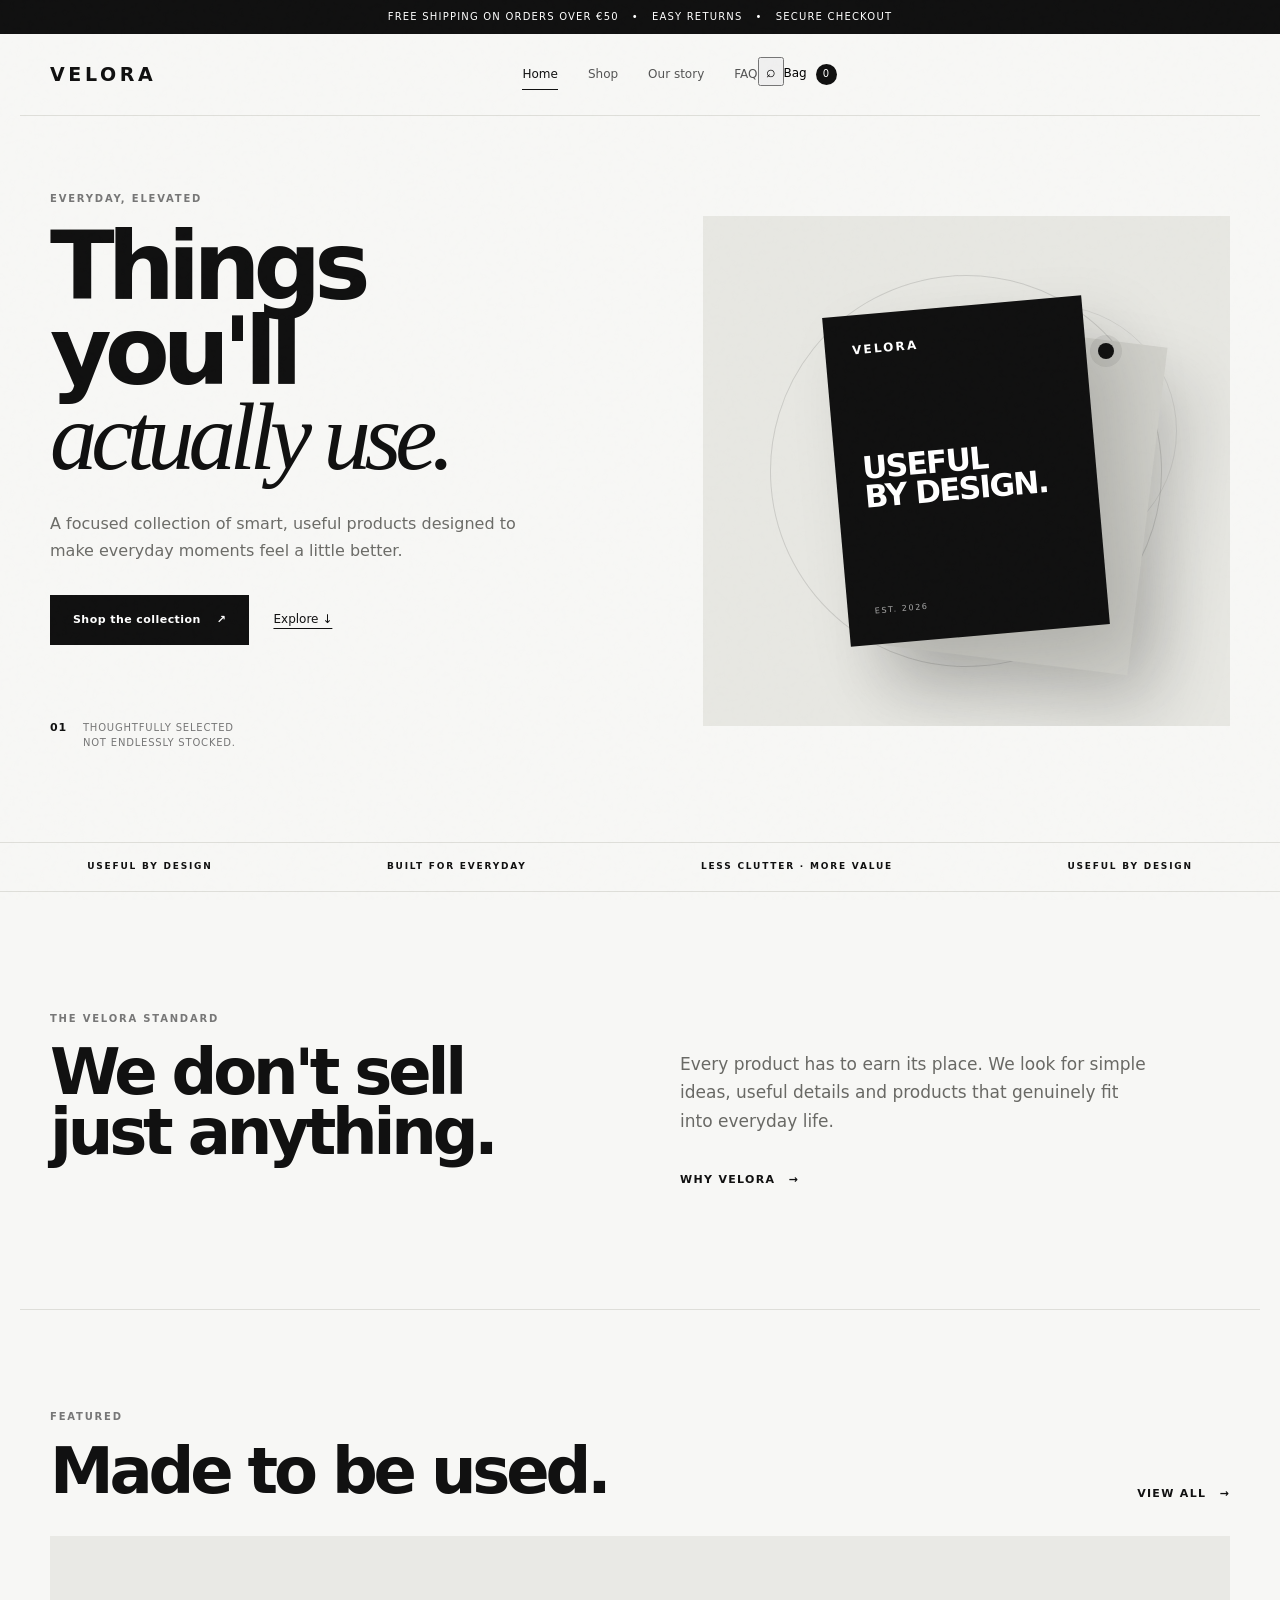
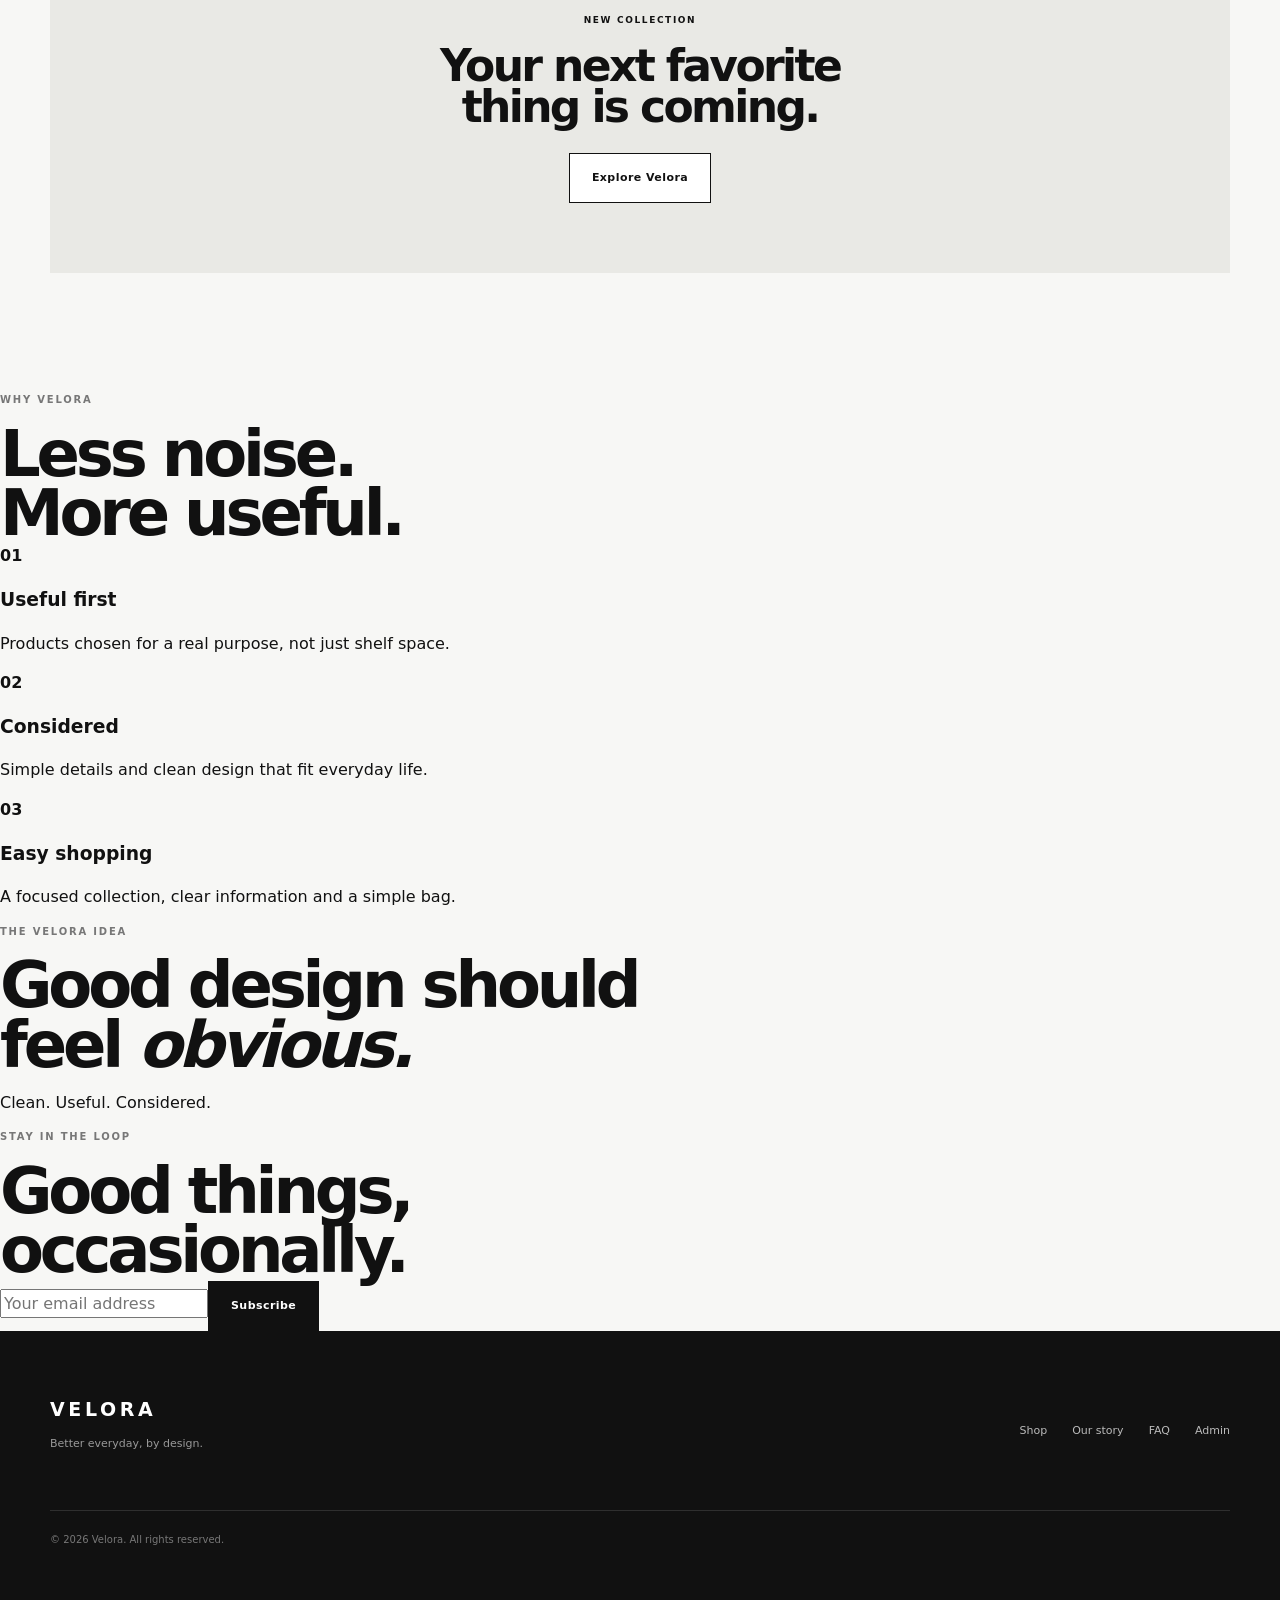
==== commit 2800402b: "Upgrade Velora storefront: product pages, cart, search, filters and admin" ====
--- a/index.html
+++ b/index.html
@@ -1,57 +1,11 @@
-<!doctype html>
-<html lang="en">
-<head>
-<meta charset="UTF-8">
-<meta name="viewport" content="width=device-width,initial-scale=1">
-<title>Velora — Better everyday</title>
-<meta name="description" content="Velora — thoughtfully selected products for everyday life.">
-<link rel="stylesheet" href="style.css">
-</head>
-<body>
-<div class="announcement"><span>Free shipping on orders over €50</span><span>•</span><span>Easy returns</span><span>•</span><span>Secure checkout</span></div>
-<header class="site-header">
-  <a class="logo" href="index.html">VELORA</a>
-  <nav class="nav"><a class="active" href="index.html">Home</a><a href="catalog.html">Shop</a><a href="about.html">Our story</a><a href="faq.html">FAQ</a></nav>
-  <button class="cart-button" id="cartButton">Bag <span id="cartCount">0</span></button>
-</header>
-<main>
-  <section class="hero">
-    <div class="hero-copy">
-      <p class="eyebrow">EVERYDAY, ELEVATED</p>
-      <h1>Things you'll<br><em>actually use.</em></h1>
-      <p class="hero-text">A focused collection of smart, useful products designed to make everyday moments feel a little better.</p>
-      <div class="hero-actions"><a class="button button-dark" href="catalog.html">Shop the collection <span>↗</span></a><a class="quiet-link" href="#featured">Explore ↓</a></div>
-      <div class="hero-proof"><strong>01</strong><span>Thoughtfully selected<br>not endlessly stocked.</span></div>
-    </div>
-    <div class="hero-art" aria-label="Velora brand visual">
-      <div class="art-card art-card-back"></div>
-      <div class="art-card art-card-main"><span>VELORA</span><b>USEFUL<br>BY DESIGN.</b><small>EST. 2026</small></div>
-      <div class="art-orbit"></div>
-    </div>
-  </section>
-
-  <section class="ticker"><div>USEFUL BY DESIGN</div><div>BUILT FOR EVERYDAY</div><div>LESS CLUTTER · MORE VALUE</div><div>USEFUL BY DESIGN</div></section>
-
-  <section class="intro-section" id="featured">
-    <div><p class="eyebrow">THE VELORA STANDARD</p><h2>We don't sell<br>just anything.</h2></div>
-    <div class="intro-copy"><p>Every product has to earn its place. We look for simple ideas, useful details and products that genuinely fit into everyday life.</p><a class="text-link" href="about.html">Why Velora <span>→</span></a></div>
-  </section>
-
-  <section class="featured-section">
-    <div class="section-heading"><div><p class="eyebrow">THE COLLECTION</p><h2>Made to be used.</h2></div><a class="text-link" href="catalog.html">View all <span>→</span></a></div>
-    <div class="product-grid" id="productGrid"></div>
-    <div class="empty-home" id="emptyHome"><span>NEW COLLECTION</span><h3>Your next favorite<br>thing is coming.</h3><a class="button button-light" href="catalog.html">Explore Velora</a></div>
-  </section>
-
-  <section class="statement"><p class="eyebrow">OUR APPROACH</p><h2>Good design should<br>feel <em>obvious.</em></h2><p>Clean. Useful. Considered.</p></section>
-</main>
-<footer class="footer">
-  <div class="footer-brand"><a class="logo" href="index.html">VELORA</a><p>Better everyday, by design.</p></div>
-  <div class="footer-links"><a href="catalog.html">Shop</a><a href="about.html">Our story</a><a href="faq.html">FAQ</a><a href="admin.html">Admin</a></div>
-  <p class="copyright">© 2026 Velora. All rights reserved.</p>
-</footer>
-<aside class="cart-drawer" id="cartDrawer"><div class="cart-head"><h2>Your bag</h2><button id="closeCart">×</button></div><div class="cart-items" id="cartItems"></div><div class="cart-bottom"><div class="cart-total"><span>Total</span><strong id="cartTotal">€0.00</strong></div><button class="button button-dark full" id="checkoutButton">Checkout</button></div></aside>
-<div class="overlay" id="overlay"></div>
-<script src="script.js"></script>
-</body>
-</html>+<!doctype html><html lang="en"><head><meta charset="UTF-8"><meta name="viewport" content="width=device-width,initial-scale=1"><title>Velora — Better everyday</title><meta name="description" content="Velora — thoughtfully selected products for everyday life."><link rel="stylesheet" href="style.css"><link rel="stylesheet" href="velora-upgrade.css"></head><body>
+<div class="announcement"><span>Free shipping on orders over €50</span><span>•</span><span>Easy returns</span><span>•</span><span>Secure checkout</span></div><header class="site-header"><a class="logo" href="index.html">VELORA</a><nav class="nav"><a class="active" href="index.html">Home</a><a href="catalog.html">Shop</a><a href="about.html">Our story</a><a href="faq.html">FAQ</a></nav><div class="header-actions"><button class="search-toggle" onclick="location.href='catalog.html#search'">⌕</button><button class="cart-button" id="cartButton">Bag <span id="cartCount">0</span></button></div></header>
+<main><section class="hero"><div class="hero-copy"><p class="eyebrow">EVERYDAY, ELEVATED</p><h1>Things you'll<br><em>actually use.</em></h1><p class="hero-text">A focused collection of smart, useful products designed to make everyday moments feel a little better.</p><div class="hero-actions"><a class="button button-dark" href="catalog.html">Shop the collection <span>↗</span></a><a class="quiet-link" href="#featured">Explore ↓</a></div><div class="hero-proof"><strong>01</strong><span>Thoughtfully selected<br>not endlessly stocked.</span></div></div><div class="hero-art" aria-label="Velora brand visual"><div class="art-card art-card-back"></div><div class="art-card art-card-main"><span>VELORA</span><b>USEFUL<br>BY DESIGN.</b><small>EST. 2026</small></div><div class="art-orbit"></div></div></section>
+<section class="ticker"><div>USEFUL BY DESIGN</div><div>BUILT FOR EVERYDAY</div><div>LESS CLUTTER · MORE VALUE</div><div>USEFUL BY DESIGN</div></section>
+<section class="intro-section"><div><p class="eyebrow">THE VELORA STANDARD</p><h2>We don't sell<br>just anything.</h2></div><div class="intro-copy"><p>Every product has to earn its place. We look for simple ideas, useful details and products that genuinely fit into everyday life.</p><a class="text-link" href="about.html">Why Velora <span>→</span></a></div></section>
+<section class="featured-section" id="featured"><div class="section-heading"><div><p class="eyebrow">FEATURED</p><h2>Made to be used.</h2></div><a class="text-link" href="catalog.html">View all <span>→</span></a></div><div class="product-grid" id="productGrid"></div><div class="empty-home" id="emptyHome"><span>NEW COLLECTION</span><h3>Your next favorite<br>thing is coming.</h3><a class="button button-light" href="catalog.html">Explore Velora</a></div></section>
+<section class="why-velora"><div><p class="eyebrow">WHY VELORA</p><h2>Less noise.<br>More useful.</h2></div><div class="why-grid"><article><b>01</b><h3>Useful first</h3><p>Products chosen for a real purpose, not just shelf space.</p></article><article><b>02</b><h3>Considered</h3><p>Simple details and clean design that fit everyday life.</p></article><article><b>03</b><h3>Easy shopping</h3><p>A focused collection, clear information and a simple bag.</p></article></div></section>
+<section class="brand-statement"><p class="eyebrow">THE VELORA IDEA</p><h2>Good design should<br>feel <em>obvious.</em></h2><p>Clean. Useful. Considered.</p></section>
+<section class="newsletter"><div><p class="eyebrow">STAY IN THE LOOP</p><h2>Good things,<br>occasionally.</h2></div><form onsubmit="event.preventDefault();this.querySelector('button').textContent='You're in ✓';"><input type="email" required placeholder="Your email address"><button class="button button-dark">Subscribe</button></form></section></main>
+<footer class="footer"><div class="footer-brand"><a class="logo" href="index.html">VELORA</a><p>Better everyday, by design.</p></div><div class="footer-links"><a href="catalog.html">Shop</a><a href="about.html">Our story</a><a href="faq.html">FAQ</a><a href="admin.html">Admin</a></div><p class="copyright">© 2026 Velora. All rights reserved.</p></footer>
+<aside class="cart-drawer" id="cartDrawer"><div class="cart-head"><h2>Your bag</h2><button id="closeCart">×</button></div><div class="cart-items" id="cartItems"></div><div class="cart-bottom"><div class="cart-summary-line"><span>Subtotal</span><strong id="cartSubtotal">€0.00</strong></div><div class="cart-summary-line"><span>Shipping</span><strong id="cartShipping">Free</strong></div><div class="cart-total"><span>Total</span><strong id="cartTotal">€0.00</strong></div><p class="shipping-note">Free shipping on orders over €50.</p><button class="button button-dark full" id="checkoutButton">Checkout</button></div></aside><div class="overlay" id="overlay"></div><script src="script.js"></script></body></html>
--- a/style.css
+++ b/style.css
@@ -1,57 +1,17 @@
-:root{--bg:#ffffff;--text:#111111;--muted:#6f6f6f;--line:#e7e7e7;--max:1180px}*{box-sizing:border-box}html{scroll-behavior:smooth}body{margin:0;background:var(--bg);color:var(--text);font-family:Inter,system-ui,-apple-system,BlinkMacSystemFont,"Segoe UI",sans-serif;line-height:1.5}a{color:inherit;text-decoration:none}button,input{font:inherit}.announcement{background:#171717;color:#fff;text-align:center;padding:9px 16px;font-size:12px}.site-header{height:76px;max-width:var(--max);margin:auto;padding:0 28px;display:flex;align-items:center;justify-content:space-between;border-bottom:1px solid var(--line);animation:headerIn .55s cubic-bezier(.2,.8,.2,1) both}.logo{font-size:20px;font-weight:700;letter-spacing:.16em}.nav{display:flex;gap:32px;margin-left:80px}.nav a{font-size:13px;color:#45423e;position:relative}.nav a:after{content:"";position:absolute;left:0;right:100%;bottom:-7px;height:1px;background:#171717;transition:right .28s ease}.nav a:hover:after,.nav a.active:after{right:0}.cart-button{border:0;background:transparent;cursor:pointer;font-size:13px;transition:transform .2s ease}.cart-button:hover{transform:translateY(-2px)}.cart-button span{display:inline-grid;place-items:center;min-width:20px;height:20px;margin-left:5px;border-radius:20px;background:#171717;color:#fff;font-size:11px;transition:transform .2s ease}.cart-button:hover span{transform:scale(1.08)}.eyebrow{margin:0 0 15px;text-transform:uppercase;font-size:11px;letter-spacing:.14em;font-weight:600;color:var(--muted)}h1,h2{margin:0;letter-spacing:-.045em;line-height:.98}h1{font-size:clamp(54px,7vw,88px);font-weight:600}h2{font-size:clamp(38px,5vw,58px);font-weight:600}.hero{max-width:var(--max);margin:auto;min-height:650px;padding:54px 28px 70px;display:grid;grid-template-columns:1fr 1fr;gap:52px;align-items:center}.hero-copy>*{animation:heroIn .7s cubic-bezier(.2,.8,.2,1) both}.hero-copy .eyebrow{animation-delay:.08s}.hero-copy h1{animation-delay:.15s}.hero-copy .hero-text{animation-delay:.22s}.hero-copy .button{animation-delay:.29s}.hero-text{max-width:470px;color:var(--muted);margin:25px 0 31px}.button{display:inline-flex;align-items:center;justify-content:center;min-height:46px;padding:0 22px;border:1px solid #171717;cursor:pointer;position:relative;overflow:hidden;transition:transform .22s ease,box-shadow .22s ease,background .22s ease}.button:before{content:"";position:absolute;inset:0;background:#fff;transform:translateX(-102%);transition:transform .3s cubic-bezier(.2,.8,.2,1)}.button span,.button{isolation:isolate}.button-dark{background:#171717;color:#fff;transition:transform .22s ease,box-shadow .22s ease}.button-dark:hover{transform:translateY(-2px);box-shadow:0 9px 22px rgba(0,0,0,.12)}.button-dark:hover{color:#171717;transform:translateY(-2px);box-shadow:0 9px 22px rgba(0,0,0,.12)}.button-dark:hover:before{transform:translateX(0);z-index:-1}.hero-image{height:560px;overflow:hidden;background:#f5f5f5;animation:imageIn .8s .12s cubic-bezier(.2,.8,.2,1) both}.hero-image img,.product-image img{width:100%;height:100%;display:block;object-fit:cover}.hero-image img{transition:transform .8s cubic-bezier(.2,.8,.2,1)}.hero-image:hover img{transform:scale(1.035)}.hero-image img{transition:transform 1s cubic-bezier(.2,.8,.2,1)}.hero-image:hover img{transform:scale(1.035)}.home-intro,.page-header{max-width:var(--max);margin:auto;padding:120px 28px;border-top:1px solid var(--line)}.home-intro h2{margin-bottom:28px}.text-link{font-size:13px;text-decoration:underline;text-underline-offset:5px;display:inline-block;transition:transform .22s ease}.text-link:hover{transform:translateX(5px)}.page-header p:last-child{color:var(--muted);max-width:500px;margin-top:22px}.section{max-width:var(--max);margin:auto;padding:90px 28px}.product-grid{display:grid;grid-template-columns:repeat(3,1fr);gap:18px}.product-card{animation:cardIn .6s cubic-bezier(.2,.8,.2,1) both}.product-card:nth-child(2){animation-delay:.05s}.product-card:nth-child(3){animation-delay:.1s}.product-card:nth-child(4){animation-delay:.15s}.product-card:nth-child(5){animation-delay:.2s}.product-card:nth-child(6){animation-delay:.25s}.product-image{aspect-ratio:1/1.08;overflow:hidden;background:#f5f5f5}.product-image img{transition:transform .55s cubic-bezier(.2,.8,.2,1)}.product-card:hover img{transform:scale(1.045)}.product-info{padding:15px 2px 25px}.product-name{font-size:14px;margin:0 0 6px}.product-price{font-size:14px;font-weight:600}.add-button{margin-top:13px;width:100%;min-height:40px;background:transparent;border:1px solid var(--line);cursor:pointer;font-size:12px;transition:background .22s ease,color .22s ease,transform .22s ease}.add-button:hover{background:#171717;color:#fff;transform:translateY(-2px)}.content-section{max-width:var(--max);margin:auto;padding:100px 28px;display:grid;grid-template-columns:1fr 1fr;gap:80px;border-top:1px solid var(--line)}.content-copy{max-width:520px}.content-copy>p{color:var(--muted);margin:0 0 28px}.feature-list{border-top:1px solid var(--line);margin-top:45px}.feature-list div{display:flex;gap:30px;padding:17px 0;border-bottom:1px solid var(--line);font-size:13px;transition:padding-left .25s ease}.feature-list div:hover{padding-left:8px}.feature-list strong{color:var(--muted);font-size:11px;font-weight:500}.faq-list{border-top:1px solid var(--line)}details{border-bottom:1px solid var(--line)}summary{cursor:pointer;list-style:none;padding:24px 0;font-size:14px;font-weight:500;transition:padding-left .2s ease}summary:hover{padding-left:6px}summary::-webkit-details-marker{display:none}summary:after{content:"+";float:right;font-size:20px;font-weight:300;transition:transform .25s ease}details[open] summary:after{content:"−";transform:rotate(180deg)}details p{max-width:650px;margin:-4px 0 24px;color:var(--muted);font-size:13px;animation:faqIn .25s ease both}.footer{background:#171717;color:#fff;padding:55px max(28px,calc((100vw - 1124px)/2));display:grid;grid-template-columns:1fr auto;gap:45px}.footer p{color:#9b9994;font-size:12px;margin:13px 0 0}.footer .logo{color:#fff}.footer-links{display:flex;gap:24px;align-items:center}.footer-links a{color:#c3c0ba;font-size:13px;transition:color .2s ease}.footer-links a:hover{color:#fff}.copyright{grid-column:1/-1;border-top:1px solid #333;padding-top:22px;margin:0!important}.overlay{position:fixed;inset:0;background:rgba(0,0,0,.28);opacity:0;pointer-events:none;transition:.25s;z-index:20}.overlay.open{opacity:1;pointer-events:auto}.cart-drawer{position:fixed;z-index:30;top:0;right:0;width:min(420px,100%);height:100vh;background:#fff;transform:translateX(100%);transition:.35s cubic-bezier(.2,.8,.2,1);display:flex;flex-direction:column;padding:26px}.cart-drawer.open{transform:translateX(0)}.cart-head{display:flex;justify-content:space-between;padding-bottom:20px;border-bottom:1px solid var(--line)}.cart-head h2{font-size:28px}.cart-head button{border:0;background:none;font-size:28px;cursor:pointer;transition:transform .2s}.cart-head button:hover{transform:rotate(90deg)}.cart-items{flex:1;overflow:auto}.cart-empty{color:var(--muted);font-size:13px}.cart-item{display:grid;grid-template-columns:68px 1fr auto;gap:12px;padding:15px 0;border-bottom:1px solid var(--line);animation:cardIn .3s ease both}.cart-item img{width:68px;height:78px;object-fit:cover}.cart-item-name{font-size:13px;margin:3px 0}.cart-item-meta{color:var(--muted);font-size:11px}.remove-item{border:0;background:none;color:var(--muted);font-size:11px;cursor:pointer;padding:0}.remove-item:hover{text-decoration:underline;color:#171717}.cart-bottom{border-top:1px solid var(--line);padding-top:20px}.cart-total{display:flex;justify-content:space-between;margin-bottom:17px}.full{width:100%}.admin-page{min-height:100vh}.admin-shell{max-width:980px;margin:auto;padding:55px 28px}.admin-login{max-width:420px;margin:80px auto}.admin-panel{display:none}.admin-panel.visible{display:block}.admin-top{display:flex;justify-content:space-between;align-items:end;gap:20px;margin-bottom:35px}.admin-actions{display:flex;gap:10px}.admin-form{background:#fff;border:1px solid var(--line);padding:24px;display:grid;gap:14px;margin-bottom:25px}.admin-form label{font-size:12px;color:var(--muted)}.admin-form input{width:100%;border:1px solid var(--line);background:#fafafa;padding:12px;outline:none}.admin-form input:focus{border-color:#171717}.admin-grid{display:grid;gap:10px}.admin-product{background:#fff;border:1px solid var(--line);padding:14px;display:grid;grid-template-columns:72px 1fr auto;gap:15px;align-items:center;animation:cardIn .35s ease both}.admin-product img{width:72px;height:72px;object-fit:cover}.admin-product h3{font-size:14px;margin:0 0 4px}.admin-product p{font-size:12px;color:var(--muted);margin:0}.admin-product-actions{display:flex;gap:7px}.small-button{border:1px solid var(--line);background:transparent;padding:8px 11px;font-size:11px;cursor:pointer}.small-button:hover{background:#171717;color:#fff}.small-button.danger:hover{background:#b42318;border-color:#b42318}.admin-note{font-size:11px;color:var(--muted);margin-top:18px}.admin-back{display:inline-block;margin-top:25px;font-size:12px;text-decoration:underline}@keyframes headerIn{from{opacity:0;transform:translateY(-8px)}to{opacity:1;transform:none}}@keyframes heroIn{from{opacity:0;transform:translateY(18px)}to{opacity:1;transform:none}}@keyframes imageIn{from{opacity:0;transform:translateX(20px)}to{opacity:1;transform:none}}@keyframes cardIn{from{opacity:0;transform:translateY(10px)}to{opacity:1;transform:none}}@keyframes faqIn{from{opacity:0;transform:translateY(-4px)}to{opacity:1;transform:none}}@media(prefers-reduced-motion:reduce){*,*:before,*:after{animation-duration:.01ms!important;transition-duration:.01ms!important;scroll-behavior:auto!important}}@keyframes cardIn{from{opacity:0;transform:translateY(10px)}to{opacity:1;transform:none}}@keyframes headerIn{from{opacity:0;transform:translateY(-8px)}to{opacity:1;transform:none}}.site-header{animation:headerIn .55s ease both}@media(prefers-reduced-motion:reduce){*,*:before{animation-duration:.01ms!important;transition-duration:.01ms!important}}@media(max-width:760px){.site-header{padding:0 18px}.nav{display:none}.hero{grid-template-columns:1fr;padding:40px 18px 60px;min-height:auto}.hero-image{height:420px}.page-header,.home-intro,.section,.content-section{padding:75px 18px}.product-grid{grid-template-columns:repeat(2,1fr);gap:12px}.content-section{grid-template-columns:1fr;gap:35px}.footer{padding:45px 18px;grid-template-columns:1fr;gap:30px}.footer-links{flex-wrap:wrap}.admin-shell{padding:35px 18px}.admin-product{grid-template-columns:58px 1fr}.admin-product img{width:58px;height:58px}.admin-product-actions{grid-column:1/-1}.admin-top{align-items:flex-start;flex-direction:column}}@media(max-width:480px){h1{font-size:54px}.product-grid{grid-template-columns:1fr}.hero-image{height:360px}}
-/* polished admin UI */
-.admin-login-card{background:#fff;border:1px solid var(--line);padding:42px;box-shadow:0 18px 55px rgba(23,23,23,.05)}
-.admin-login h1{font-size:clamp(48px,6vw,72px)}
-.admin-subtitle{color:var(--muted);font-size:13px;max-width:470px;margin:13px 0 0}
-.admin-error{display:none;color:#b42318;font-size:11px;margin:0}.admin-error.visible{display:block}
-.product-editor{border-radius:2px;box-shadow:0 12px 35px rgba(23,23,23,.04)}
-.editor-heading{display:flex;align-items:flex-start;justify-content:space-between;border-bottom:1px solid var(--line);padding-bottom:20px;margin-bottom:4px}
-.editor-heading h2{font-size:30px}
-.icon-button{border:0;background:transparent;font-size:28px;line-height:1;cursor:pointer;color:var(--muted);transition:transform .2s ease,color .2s ease}
-.icon-button:hover{transform:rotate(90deg);color:#171717}
-.upload-box{position:relative;border:1px dashed #c8c4bc;background:#faf9f6;min-height:175px;display:flex;flex-direction:column;align-items:center;justify-content:center;gap:7px;cursor:pointer;transition:border-color .2s ease,background .2s ease,transform .2s ease}
-.upload-box:hover,.upload-box.dragging{border-color:#171717;background:#f7f7f7;transform:translateY(-1px)}
-.upload-box input{position:absolute!important;width:1px!important;height:1px!important;opacity:0!important;pointer-events:none}
-.upload-icon{width:38px;height:38px;border:1px solid var(--line);border-radius:50%;display:grid;place-items:center;font-size:19px;margin-bottom:2px}
-.upload-box strong{font-size:13px}.upload-box span{font-size:11px;color:var(--muted)}
-.upload-button{margin-top:7px;border:1px solid #171717;background:#171717;color:#fff;padding:8px 13px;font-size:11px;cursor:pointer;transition:transform .2s ease,background .2s ease}
-.upload-button:hover{background:#fff;color:#171717;transform:translateY(-1px)}
-.image-preview{display:none;grid-template-columns:72px 1fr auto;align-items:center;gap:13px;padding:10px;border:1px solid var(--line);background:#faf9f6}
-.image-preview.visible{display:grid}.image-preview img{width:72px;height:72px;object-fit:cover}
-.image-preview strong,.image-preview span{display:block}.image-preview strong{font-size:12px}.image-preview span{font-size:10px;color:var(--muted);margin-top:3px}
-.editor-actions{display:flex;gap:9px;padding-top:5px}
-.admin-section-heading{display:flex;align-items:end;justify-content:space-between;margin:55px 0 18px;border-bottom:1px solid var(--line);padding-bottom:17px}
-.admin-section-heading h2{font-size:30px}
-.product-count{font-size:11px;color:var(--muted)}
-.admin-product{transition:transform .2s ease,box-shadow .2s ease,border-color .2s ease}
-.admin-product:hover{transform:translateY(-2px);box-shadow:0 10px 28px rgba(23,23,23,.06);border-color:#c9c5bd}
-.admin-product-image{width:72px;height:72px;overflow:hidden;background:#f5f5f5}
-.admin-product-image img{width:100%;height:100%;object-fit:cover;transition:transform .35s ease}.admin-product:hover .admin-product-image img{transform:scale(1.04)}
-.empty-products{background:#fff;border:1px dashed var(--line);padding:45px;text-align:center;display:flex;flex-direction:column;gap:5px}.empty-products strong{font-size:14px}.empty-products span{font-size:11px;color:var(--muted)}
-.button-danger{background:#171717;color:#fff;border-color:#171717}.button-danger:hover{background:#b42318;color:#fff;border-color:#b42318}
-.admin-modal{position:fixed;inset:0;display:flex;align-items:center;justify-content:center;z-index:100;opacity:0;visibility:hidden;pointer-events:none;transition:opacity .22s ease,visibility .22s ease}
-.admin-modal.open{opacity:1;visibility:visible;pointer-events:auto}
-.modal-backdrop{position:absolute;inset:0;background:rgba(12,12,12,.48);backdrop-filter:blur(5px)}
-.confirm-dialog{position:relative;width:min(430px,calc(100% - 36px));background:#fff;padding:32px;box-shadow:0 24px 80px rgba(0,0,0,.2);transform:translateY(10px) scale(.98);transition:transform .25s cubic-bezier(.2,.8,.2,1)}
-.admin-modal.open .confirm-dialog{transform:none}
-.confirm-icon{width:38px;height:38px;border-radius:50%;background:#f4e8e6;color:#b42318;display:grid;place-items:center;font-weight:700;margin-bottom:22px}
-.confirm-dialog h2{font-size:32px;margin-bottom:10px}.confirm-dialog>p:not(.eyebrow){font-size:13px;color:var(--muted);margin:0;max-width:340px}
-.confirm-actions{display:flex;justify-content:flex-end;gap:9px;margin-top:28px}
-.modal-open{overflow:hidden}
-.admin-toast{position:fixed;right:24px;bottom:24px;z-index:120;background:#171717;color:#fff;padding:12px 16px;font-size:12px;box-shadow:0 12px 35px rgba(0,0,0,.16);opacity:0;transform:translateY(10px);pointer-events:none;transition:.25s ease}
-.admin-toast.show{opacity:1;transform:none}
-@media(max-width:560px){
-  .admin-login-card{padding:28px 22px}.image-preview{grid-template-columns:58px 1fr}.image-preview img{width:58px;height:58px}.image-preview .small-button{grid-column:1/-1}.confirm-dialog{padding:26px}.confirm-actions{flex-direction:column-reverse}.confirm-actions button{width:100%}.admin-toast{left:18px;right:18px;bottom:18px;text-align:center}
-}
-
-/* product detail */
-.product-card{cursor:pointer}.product-detail{max-width:1180px;margin:auto;padding:70px 28px 110px;display:grid;grid-template-columns:1.05fr .95fr;gap:75px;align-items:center}.product-detail-image{background:#e8e5df;aspect-ratio:1/1.05;overflow:hidden}.product-detail-image img{width:100%;height:100%;object-fit:cover;transition:transform .8s cubic-bezier(.2,.8,.2,1)}.product-detail-image:hover img{transform:scale(1.025)}.product-detail-copy{max-width:510px}.back-link{display:inline-block;font-size:12px;color:var(--muted);margin-bottom:70px;transition:transform .2s ease}.back-link:hover{transform:translateX(-4px);color:#171717}.product-detail-copy h1{font-size:clamp(48px,6vw,76px);margin-bottom:20px}.detail-price{font-size:18px;font-weight:600;margin-bottom:25px}.detail-description{color:var(--muted);font-size:15px;line-height:1.8;max-width:470px;margin-bottom:30px}.detail-actions{display:flex;gap:10px}.detail-actions .button{min-width:150px}.button-light{background:#fff;color:#171717}.button-light:hover{background:#171717;color:#fff;transform:translateY(-2px)}.detail-note{font-size:11px;color:var(--muted);margin-top:18px}.product-not-found{max-width:var(--max);margin:auto;padding:150px 28px;text-align:center}.product-not-found h1{font-size:clamp(45px,6vw,72px);margin-bottom:30px}@media(max-width:760px){.product-detail{grid-template-columns:1fr;padding:45px 18px 80px;gap:40px}.back-link{margin-bottom:35px}.product-detail-copy h1{font-size:52px}.detail-actions{flex-direction:column}.detail-actions .button{width:100%}}
-
-
-/* payment provider modal */
-.payment-modal{position:fixed;inset:0;z-index:80;display:flex;align-items:center;justify-content:center;opacity:0;visibility:hidden;pointer-events:none;transition:opacity .22s ease,visibility .22s ease}.payment-modal.open{opacity:1;visibility:visible;pointer-events:auto}.payment-modal-backdrop{position:absolute;inset:0;background:rgba(12,12,12,.48);backdrop-filter:blur(5px)}.payment-dialog{position:relative;width:min(430px,calc(100% - 36px));background:#fff;padding:34px;box-shadow:0 24px 80px rgba(0,0,0,.2);transform:translateY(10px) scale(.98);transition:transform .25s cubic-bezier(.2,.8,.2,1)}.payment-modal.open .payment-dialog{transform:none}.payment-close{position:absolute;top:15px;right:17px;border:0;background:transparent;color:var(--muted);font-size:28px;line-height:1;cursor:pointer;transition:transform .2s ease,color .2s ease}.payment-close:hover{transform:rotate(90deg);color:#171717}.payment-eyebrow{margin:0 0 18px;text-transform:uppercase;font-size:11px;letter-spacing:.14em;font-weight:600;color:var(--muted)}.payment-icon{width:38px;height:38px;border-radius:50%;background:#f2f0eb;display:grid;place-items:center;font-size:22px;margin-bottom:20px}.payment-dialog h2{font-size:32px;margin-bottom:11px}.payment-dialog>p:not(.payment-eyebrow){font-size:13px;color:var(--muted);margin:0;max-width:340px}.payment-actions{display:flex;justify-content:flex-end;margin-top:28px}.payment-ok{min-width:90px}.payment-modal-open{overflow:hidden}@media(max-width:560px){.payment-dialog{padding:28px 24px}.payment-actions,.payment-ok{width:100%}}
-
-/* store settings editor */
-.store-settings{margin-bottom:28px}
-.store-settings textarea{width:100%;border:1px solid var(--line);background:#fafafa;padding:12px;outline:none;resize:vertical;font:inherit}
-.store-settings textarea:focus{border-color:#111}
+:root{--bg:#f7f7f5;--paper:#fff;--ink:#111;--muted:#777;--line:#deded9;--soft:#ecece8;--max:1240px}
+*{box-sizing:border-box}html{scroll-behavior:smooth}body{margin:0;background:var(--bg);color:var(--ink);font-family:Inter,ui-sans-serif,system-ui,-apple-system,BlinkMacSystemFont,"Segoe UI",sans-serif;line-height:1.45;-webkit-font-smoothing:antialiased}body:before{content:"";position:fixed;inset:0;pointer-events:none;opacity:.025;background-image:url("data:image/svg+xml,%3Csvg viewBox='0 0 180 180' xmlns='http://www.w3.org/2000/svg'%3E%3Cfilter id='n'%3E%3CfeTurbulence type='fractalNoise' baseFrequency='.85' numOctaves='3' stitchTiles='stitch'/%3E%3C/filter%3E%3Crect width='100%25' height='100%25' filter='url(%23n)' opacity='.28'/%3E%3C/svg%3E");z-index:9999}a{color:inherit;text-decoration:none}button,input,textarea{font:inherit}.announcement{height:34px;background:#111;color:#fff;display:flex;align-items:center;justify-content:center;gap:13px;font-size:10px;letter-spacing:.12em;text-transform:uppercase}.site-header{height:82px;max-width:var(--max);margin:auto;padding:0 30px;display:grid;grid-template-columns:1fr auto 1fr;align-items:center;border-bottom:1px solid var(--line);position:relative;z-index:10}.logo{font-size:19px;font-weight:800;letter-spacing:.19em}.nav{display:flex;gap:30px}.nav a{font-size:12px;color:#555;position:relative;padding:31px 0}.nav a:after{content:"";position:absolute;left:0;right:100%;bottom:24px;height:1px;background:#111;transition:right .3s ease}.nav a:hover,.nav a.active{color:#111}.nav a:hover:after,.nav a.active:after{right:0}.cart-button{justify-self:end;border:0;background:transparent;cursor:pointer;font-size:12px;padding:10px 0}.cart-button span{display:inline-grid;place-items:center;min-width:21px;height:21px;border-radius:50%;background:#111;color:#fff;font-size:10px;margin-left:5px;transition:transform .2s}.cart-button:hover span{transform:scale(1.1)}
+.hero{max-width:var(--max);margin:auto;min-height:680px;padding:76px 30px 92px;display:grid;grid-template-columns:1.05fr .95fr;gap:70px;align-items:center}.hero-copy{position:relative}.eyebrow{margin:0 0 17px;font-size:10px;font-weight:700;letter-spacing:.18em;color:#777;text-transform:uppercase}.hero h1,.page-header h1,.product-detail h1{font-size:clamp(58px,7.4vw,104px);font-weight:600;letter-spacing:-.075em;line-height:.9;margin:0}.hero h1 em,.page-header h1 em,.statement em{font-family:Georgia,serif;font-weight:400;letter-spacing:-.065em}.hero-text{max-width:500px;color:#6c6c68;font-size:16px;line-height:1.7;margin:30px 0}.hero-actions{display:flex;align-items:center;gap:24px}.button{display:inline-flex;align-items:center;justify-content:center;gap:16px;min-height:50px;padding:0 22px;border:1px solid #111;cursor:pointer;font-size:11px;font-weight:600;letter-spacing:.04em;transition:transform .25s ease,background .25s ease,color .25s ease,box-shadow .25s ease}.button-dark{background:#111;color:#fff}.button-dark:hover{background:#fff;color:#111;transform:translateY(-2px);box-shadow:0 12px 28px rgba(0,0,0,.09)}.button-light{background:#fff}.button-light:hover{background:#111;color:#fff;transform:translateY(-2px)}.quiet-link{font-size:12px;text-decoration:underline;text-underline-offset:5px}.hero-proof{display:flex;gap:16px;align-items:flex-start;margin-top:75px;font-size:10px;line-height:1.5;color:#777;text-transform:uppercase;letter-spacing:.08em}.hero-proof strong{color:#111;font-size:11px}.hero-art{height:510px;background:#e7e7e2;position:relative;overflow:hidden;display:grid;place-items:center}.hero-art:before{content:"";position:absolute;width:390px;height:390px;border:1px solid rgba(17,17,17,.13);border-radius:50%;transform:rotate(17deg)}.hero-art:after{content:"";position:absolute;width:250px;height:250px;border:1px solid rgba(17,17,17,.08);border-radius:50%;transform:translate(85px,-40px)}.art-card{position:absolute;width:260px;height:330px;background:#111;box-shadow:30px 35px 70px rgba(0,0,0,.16);transition:transform .7s cubic-bezier(.2,.8,.2,1)}.art-card-main{z-index:2;padding:27px;color:#fff;display:flex;flex-direction:column;justify-content:space-between;transform:rotate(-5deg)}.hero-art:hover .art-card-main{transform:rotate(-2deg) translateY(-7px)}.art-card-main span{font-size:12px;letter-spacing:.18em;font-weight:700}.art-card-main b{font-size:31px;line-height:.92;letter-spacing:-.05em}.art-card-main small{font-size:8px;letter-spacing:.2em;color:#aaa}.art-card-back{background:#d2d2cc;transform:rotate(7deg) translate(55px,18px);z-index:1}.art-orbit{position:absolute;width:16px;height:16px;border-radius:50%;background:#111;top:25%;right:22%;z-index:3;box-shadow:0 0 0 8px rgba(17,17,17,.07)}
+.ticker{height:50px;border-top:1px solid var(--line);border-bottom:1px solid var(--line);display:flex;align-items:center;justify-content:space-around;overflow:hidden;white-space:nowrap;font-size:9px;font-weight:700;letter-spacing:.2em}.ticker div{padding:0 35px}
+.intro-section,.featured-section,.content-section,.section{max-width:var(--max);margin:auto;padding:120px 30px}.intro-section{display:grid;grid-template-columns:1fr 1fr;gap:80px;border-bottom:1px solid var(--line)}h2{font-size:clamp(42px,5vw,70px);line-height:.93;letter-spacing:-.065em;font-weight:600;margin:0}.intro-copy{max-width:470px;padding-top:38px}.intro-copy p{color:#696965;font-size:17px;line-height:1.7;margin:0 0 30px}.text-link{font-size:11px;font-weight:700;text-transform:uppercase;letter-spacing:.12em}.text-link span{display:inline-block;margin-left:8px;transition:transform .2s}.text-link:hover span{transform:translateX(5px)}
+.featured-section{padding-top:100px}.section-heading{display:flex;justify-content:space-between;align-items:end;margin-bottom:35px}.product-grid{display:grid;grid-template-columns:repeat(3,1fr);gap:22px}.product-card{cursor:pointer;min-width:0}.product-image{aspect-ratio:1/1.05;background:#e9e9e5;overflow:hidden}.product-image img{width:100%;height:100%;object-fit:cover;display:block;transition:transform .7s cubic-bezier(.2,.8,.2,1)}.product-card:hover .product-image img{transform:scale(1.045)}.product-info{padding:17px 0 5px;display:grid;grid-template-columns:1fr auto;gap:5px}.product-name{font-size:13px;margin:0;font-weight:500}.product-price{font-size:13px;font-weight:700}.add-button{grid-column:1/-1;margin-top:9px;width:100%;height:40px;border:1px solid var(--line);background:transparent;cursor:pointer;font-size:10px;text-transform:uppercase;letter-spacing:.1em;opacity:0;transform:translateY(5px);transition:.25s}.product-card:hover .add-button{opacity:1;transform:none}.empty-home,.catalog-empty{display:none;background:#e9e9e5;padding:70px;text-align:center}.empty-home.visible,.catalog-empty.visible{display:block}.empty-home span{font-size:9px;letter-spacing:.18em;font-weight:700}.empty-home h3{font-size:44px;line-height:.95;letter-spacing:-.06em;margin:15px 0 25px}.statement{padding:150px 30px;max-width:var(--max);margin:auto;border-top:1px solid var(--line);text-align:center}.statement h2{font-size:clamp(52px,7vw,92px)}.statement>p:last-child{color:#777;font-size:12px;letter-spacing:.14em;text-transform:uppercase;margin-top:28px}.small-statement{margin-top:0}
+.page-header{max-width:var(--max);margin:auto;padding:105px 30px 85px;border-bottom:1px solid var(--line)}.page-header>p:last-child{color:#777;max-width:480px;font-size:15px;margin:28px 0 0}.shop-header{min-height:430px;display:flex;flex-direction:column;justify-content:flex-end}.shop-section{padding-top:55px}.shop-toolbar{display:flex;justify-content:space-between;padding-bottom:18px;margin-bottom:25px;border-bottom:1px solid var(--line);font-size:9px;letter-spacing:.15em;text-transform:uppercase;color:#777}.shop-toolbar span:first-child{color:#111;font-weight:700}.catalog-empty{padding:100px 30px}.catalog-empty h2{font-size:48px;margin:15px 0}.catalog-empty p{color:#777}
+.content-section{display:grid;grid-template-columns:1fr 1fr;gap:110px;border-bottom:1px solid var(--line)}.content-copy{max-width:540px;padding-top:35px}.content-copy>p{color:#686864;font-size:16px;line-height:1.8;margin:0 0 22px}.feature-list{margin-top:50px;border-top:1px solid var(--line)}.feature-list div{display:grid;grid-template-columns:55px 1fr;padding:18px 0;border-bottom:1px solid var(--line);font-size:12px}.feature-list strong{font-size:10px;color:#999}.faq-list{max-width:900px}.faq-list details{border-top:1px solid var(--line)}.faq-list details:last-child{border-bottom:1px solid var(--line)}summary{list-style:none;cursor:pointer;padding:25px 0;font-size:15px;font-weight:500;display:flex;justify-content:space-between}summary::-webkit-details-marker{display:none}summary:after{content:"+";font-size:20px;font-weight:300;color:#777}details[open] summary:after{content:"−"}details p{max-width:650px;color:#777;line-height:1.8;font-size:13px;margin:-2px 0 25px}
+.product-detail{max-width:var(--max);margin:auto;padding:80px 30px 130px;display:grid;grid-template-columns:1fr 1fr;gap:90px;align-items:center}.product-detail-image{background:#e8e8e3;aspect-ratio:1/1.05;overflow:hidden}.product-detail-image img{width:100%;height:100%;object-fit:cover;transition:transform .8s}.product-detail-image:hover img{transform:scale(1.025)}.product-detail-copy{max-width:520px}.back-link{display:inline-block;color:#777;font-size:11px;margin-bottom:70px}.back-link:hover{color:#111}.detail-price{font-size:17px;font-weight:700;margin:24px 0}.detail-description{color:#6d6d69;line-height:1.8;font-size:14px;max-width:460px;margin-bottom:30px}.detail-actions{display:flex;gap:10px}.detail-actions .button{min-width:145px}.detail-meta{display:flex;flex-wrap:wrap;gap:15px;margin-top:24px;color:#777;font-size:10px;text-transform:uppercase;letter-spacing:.08em}.product-not-found{text-align:center;grid-column:1/-1;padding:100px 0}.product-not-found h1{margin:15px 0 30px}
+.footer{background:#111;color:#fff;padding:65px max(30px,calc((100vw - 1180px)/2));display:grid;grid-template-columns:1fr auto;gap:45px}.footer .logo{color:#fff}.footer-brand p{color:#999;font-size:11px;margin:13px 0}.footer-links{display:flex;gap:25px;align-items:center}.footer-links a{font-size:11px;color:#bbb}.footer-links a:hover{color:#fff}.copyright{grid-column:1/-1;border-top:1px solid #2f2f2f;padding-top:22px;color:#777;font-size:10px;margin:0}
+.overlay{position:fixed;inset:0;background:rgba(0,0,0,.3);opacity:0;pointer-events:none;transition:.3s;z-index:50}.overlay.open{opacity:1;pointer-events:auto}.cart-drawer{position:fixed;right:0;top:0;width:min(430px,100%);height:100vh;background:#fff;z-index:60;transform:translateX(100%);transition:transform .4s cubic-bezier(.2,.8,.2,1);display:flex;flex-direction:column;padding:28px}.cart-drawer.open{transform:none}.cart-head{display:flex;justify-content:space-between;align-items:center;padding-bottom:22px;border-bottom:1px solid var(--line)}.cart-head h2{font-size:28px}.cart-head button{border:0;background:none;font-size:28px;cursor:pointer}.cart-items{flex:1;overflow:auto}.cart-empty{color:#777;font-size:13px;padding-top:25px}.cart-item{display:grid;grid-template-columns:64px 1fr auto;gap:13px;padding:16px 0;border-bottom:1px solid var(--line)}.cart-item img{width:64px;height:72px;object-fit:cover;background:#eee}.cart-item-name{font-size:12px;margin:3px 0}.cart-item-meta{font-size:10px;color:#777}.cart-item>strong{font-size:11px}.remove-item{border:0;background:none;padding:0;color:#888;font-size:10px;margin-top:6px;cursor:pointer}.cart-bottom{border-top:1px solid var(--line);padding-top:20px}.cart-total{display:flex;justify-content:space-between;margin-bottom:17px;font-size:12px}.full{width:100%}
+.payment-modal{position:fixed;inset:0;z-index:100;display:flex;align-items:center;justify-content:center;opacity:0;visibility:hidden;transition:.25s}.payment-modal.open{opacity:1;visibility:visible}.payment-modal-backdrop{position:absolute;inset:0;background:rgba(0,0,0,.45);backdrop-filter:blur(7px)}.payment-dialog{position:relative;background:#fff;width:min(420px,calc(100% - 35px));padding:35px;box-shadow:0 25px 80px rgba(0,0,0,.2);transform:translateY(12px) scale(.98);transition:.3s}.payment-modal.open .payment-dialog{transform:none}.payment-close{position:absolute;right:18px;top:15px;border:0;background:none;font-size:25px;cursor:pointer}.payment-eyebrow{font-size:9px;letter-spacing:.18em;font-weight:700;color:#777}.payment-icon{width:42px;height:42px;border-radius:50%;background:#111;color:#fff;display:grid;place-items:center;margin:25px 0 18px;font-size:20px}.payment-dialog h2{font-size:35px;margin-bottom:10px}.payment-dialog>p:not(.payment-eyebrow){font-size:13px;color:#777;line-height:1.7}.payment-actions{margin-top:25px}.payment-ok{width:100%}.payment-modal-open{overflow:hidden}
+.admin-page{background:#f4f4f1}.admin-shell{max-width:1050px;margin:auto;padding:60px 30px}.admin-login{max-width:420px;margin:70px auto}.admin-login-card,.admin-form{background:#fff;border:1px solid var(--line);padding:30px}.admin-login-card h1,.admin-top h1{font-size:clamp(45px,6vw,70px);line-height:.9;letter-spacing:-.07em;margin:0}.admin-subtitle{font-size:12px;color:#777;max-width:500px}.admin-form{display:grid;gap:14px;margin-top:20px}.admin-form label{font-size:11px;color:#777}.admin-form input,.admin-form textarea{width:100%;border:1px solid var(--line);background:#fafafa;padding:12px;margin-top:7px;outline:0;resize:vertical}.admin-form input:focus,.admin-form textarea:focus{border-color:#111}.admin-panel{display:none}.admin-panel.visible{display:block}.admin-top{display:flex;justify-content:space-between;align-items:end;gap:20px;margin-bottom:40px}.admin-actions{display:flex;gap:9px}.small-button{border:1px solid var(--line);background:#fff;padding:9px 12px;font-size:10px;cursor:pointer}.small-button:hover{background:#111;color:#fff}.admin-grid{display:grid;gap:9px}.admin-product{background:#fff;border:1px solid var(--line);padding:13px;display:grid;grid-template-columns:70px 1fr auto;gap:15px;align-items:center}.admin-product-image{width:70px;height:70px;background:#eee;overflow:hidden}.admin-product-image img{width:100%;height:100%;object-fit:cover}.admin-product h3{font-size:13px;margin:0 0 3px}.admin-product p{font-size:11px;color:#777;margin:0}.admin-product-actions{display:flex;gap:7px}.admin-section-heading{display:flex;justify-content:space-between;align-items:end;margin:55px 0 16px;border-bottom:1px solid var(--line);padding-bottom:15px}.admin-section-heading h2{font-size:34px}.product-count{font-size:10px;color:#777}.empty-products{background:#fff;border:1px dashed var(--line);padding:50px;text-align:center}.empty-products strong{font-size:13px}.empty-products span{display:block;color:#777;font-size:11px;margin-top:5px}.admin-note{font-size:10px;color:#888;margin-top:17px}.admin-error{display:none;color:#a32920;font-size:10px}.admin-error.visible{display:block}.product-editor{display:none!important}.product-editor.visible{display:grid!important}.editor-heading{display:flex;justify-content:space-between;align-items:flex-start;border-bottom:1px solid var(--line);padding-bottom:18px}.editor-heading h2{font-size:30px}.icon-button{border:0;background:none;font-size:27px;cursor:pointer;color:#777}.upload-box{position:relative;border:1px dashed #bbb;background:#fafafa;min-height:145px;display:flex;flex-direction:column;align-items:center;justify-content:center;gap:5px;cursor:pointer}.upload-box input{position:absolute;width:1px;height:1px;opacity:0}.upload-box strong{font-size:12px}.upload-box span{font-size:10px;color:#777}.upload-icon{font-size:19px}.upload-button{margin-top:5px;border:1px solid #111;background:#111;color:#fff;padding:7px 11px;font-size:10px}.image-preview{display:none;grid-template-columns:60px 1fr auto;gap:12px;align-items:center;padding:9px;border:1px solid var(--line)}.image-preview.visible{display:grid}.image-preview img{width:60px;height:60px;object-fit:cover}.image-preview strong{font-size:11px;display:block}.image-preview span{font-size:9px;color:#777}.editor-actions{display:flex;gap:8px}.admin-modal{position:fixed;inset:0;z-index:100;display:flex;align-items:center;justify-content:center;opacity:0;visibility:hidden;transition:.2s}.admin-modal.open{opacity:1;visibility:visible}.modal-backdrop{position:absolute;inset:0;background:rgba(0,0,0,.45);backdrop-filter:blur(5px)}.confirm-dialog{position:relative;background:#fff;width:min(420px,calc(100% - 35px));padding:32px;box-shadow:0 25px 80px rgba(0,0,0,.2)}.confirm-dialog h2{font-size:32px;margin:8px 0}.confirm-dialog>p:not(.eyebrow){font-size:12px;color:#777}.confirm-actions{display:flex;justify-content:flex-end;gap:8px;margin-top:25px}.admin-toast{position:fixed;right:22px;bottom:22px;z-index:120;background:#111;color:#fff;padding:11px 15px;font-size:10px;opacity:0;transform:translateY(8px);pointer-events:none;transition:.25s}.admin-toast.show{opacity:1;transform:none}
+@keyframes rise{from{opacity:0;transform:translateY(22px)}to{opacity:1;transform:none}}@keyframes slide{from{opacity:0;transform:translateX(25px)}to{opacity:1;transform:none}}.hero-copy>*{animation:rise .75s cubic-bezier(.2,.8,.2,1) both}.hero-copy .eyebrow{animation-delay:.05s}.hero-copy h1{animation-delay:.1s}.hero-copy .hero-text{animation-delay:.17s}.hero-copy .hero-actions{animation-delay:.24s}.hero-copy .hero-proof{animation-delay:.31s}.hero-art{animation:slide .8s .1s cubic-bezier(.2,.8,.2,1) both}.product-card{animation:rise .6s cubic-bezier(.2,.8,.2,1) both}.product-card:nth-child(2){animation-delay:.06s}.product-card:nth-child(3){animation-delay:.12s}
+@media(max-width:800px){.site-header{grid-template-columns:1fr auto;height:70px;padding:0 18px}.nav{display:none}.hero{grid-template-columns:1fr;padding:55px 18px 70px;gap:50px}.hero h1{font-size:58px}.hero-art{height:430px}.intro-section,.content-section{grid-template-columns:1fr;gap:35px;padding:85px 18px}.intro-copy,.content-copy{padding-top:0}.featured-section,.section{padding:80px 18px}.product-grid{grid-template-columns:repeat(2,1fr);gap:14px}.product-card .add-button{opacity:1;transform:none}.page-header{padding:75px 18px 65px}.page-header h1{font-size:58px}.product-detail{grid-template-columns:1fr;padding:55px 18px 80px;gap:45px}.product-detail-copy h1{font-size:55px}.back-link{margin-bottom:35px}.footer{padding:50px 18px;grid-template-columns:1fr;gap:30px}.footer-links{flex-wrap:wrap}.copyright{grid-column:auto}.ticker{justify-content:flex-start;overflow:hidden}.ticker div{padding:0 22px}.admin-shell{padding:40px 18px}.admin-top{align-items:flex-start;flex-direction:column}.admin-product{grid-template-columns:55px 1fr}.admin-product-image{width:55px;height:55px}.admin-product-actions{grid-column:1/-1}.admin-product-actions .small-button{flex:1}.hero-proof{margin-top:50px}}
+@media(max-width:480px){.announcement{font-size:8px;gap:8px}.hero-art{height:360px}.art-card{width:205px;height:270px}.art-card-main b{font-size:25px}.product-grid{grid-template-columns:1fr}.section-heading{align-items:flex-start;gap:15px;flex-direction:column}.hero-actions{flex-wrap:wrap}.detail-actions{flex-direction:column}.detail-actions .button{width:100%}}
+@media(prefers-reduced-motion:reduce){*,*:before,*:after{animation-duration:.01ms!important;transition-duration:.01ms!important;scroll-behavior:auto!important}}
